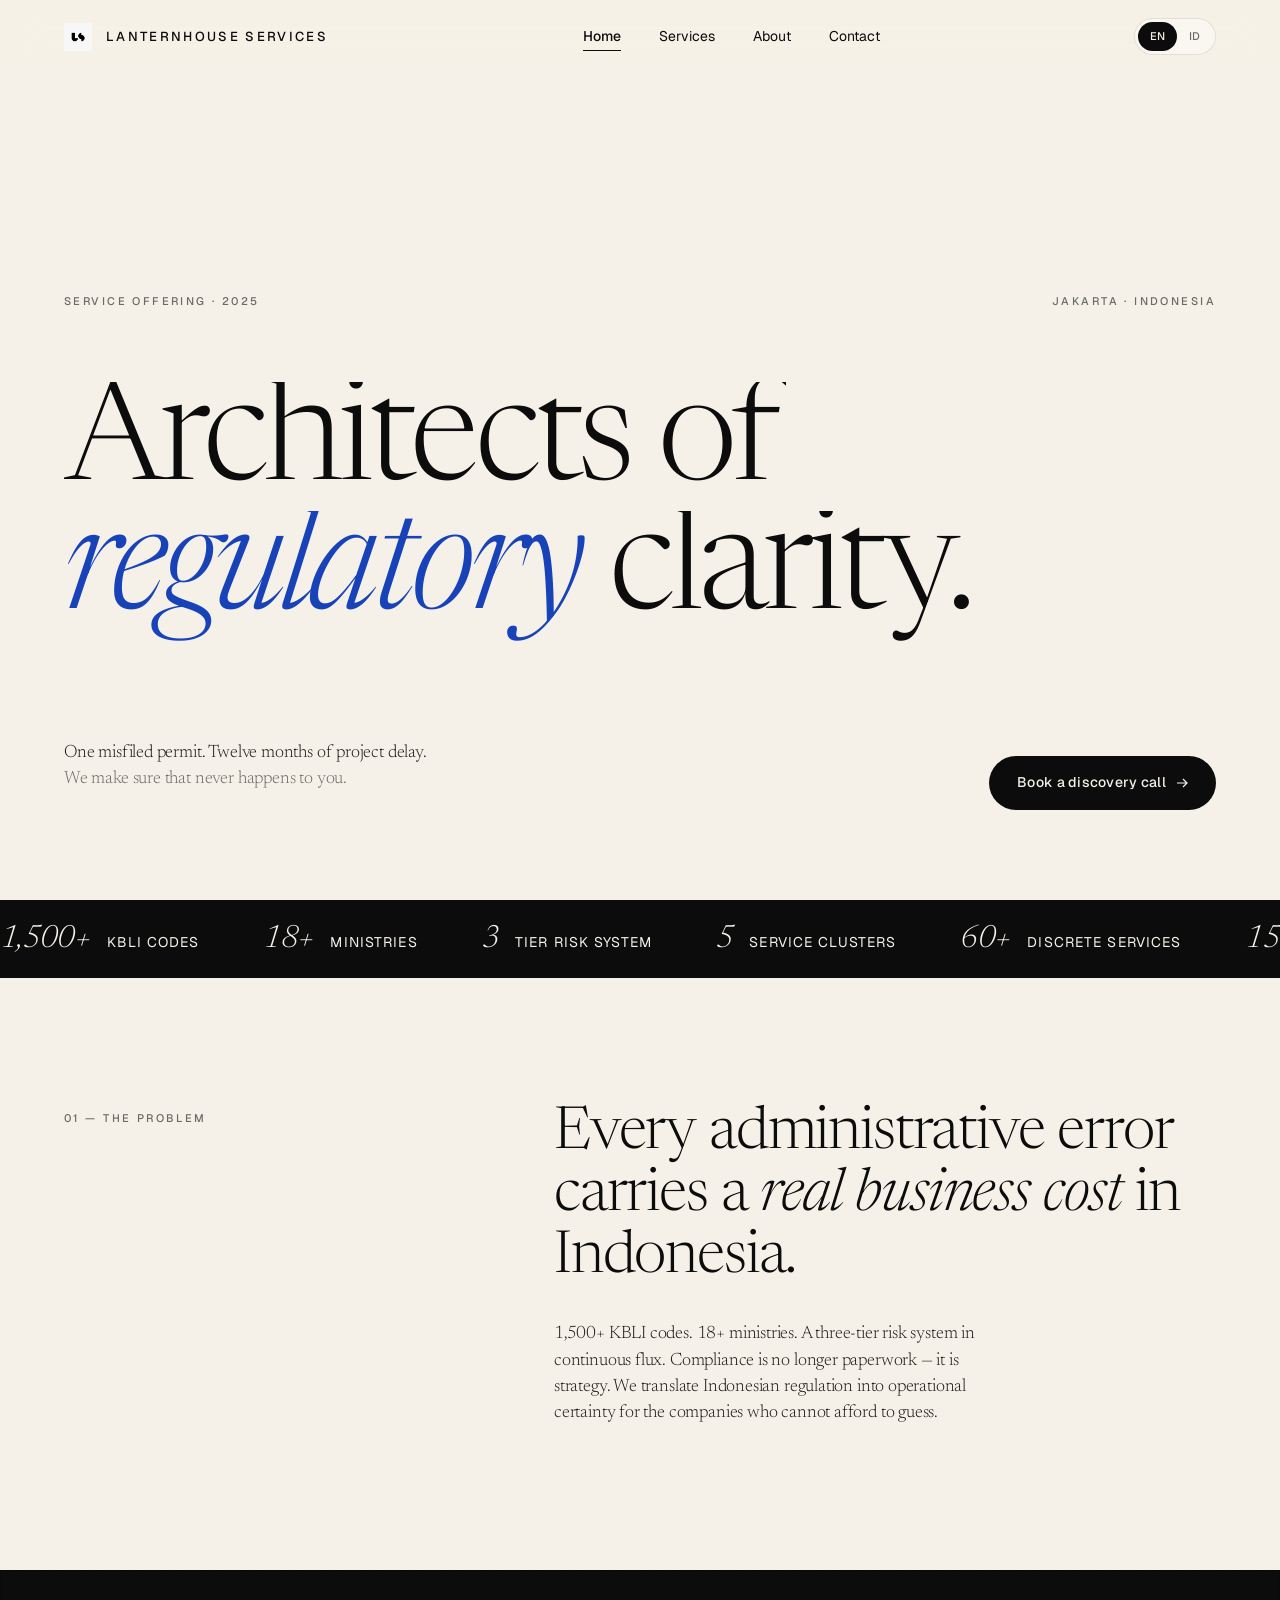
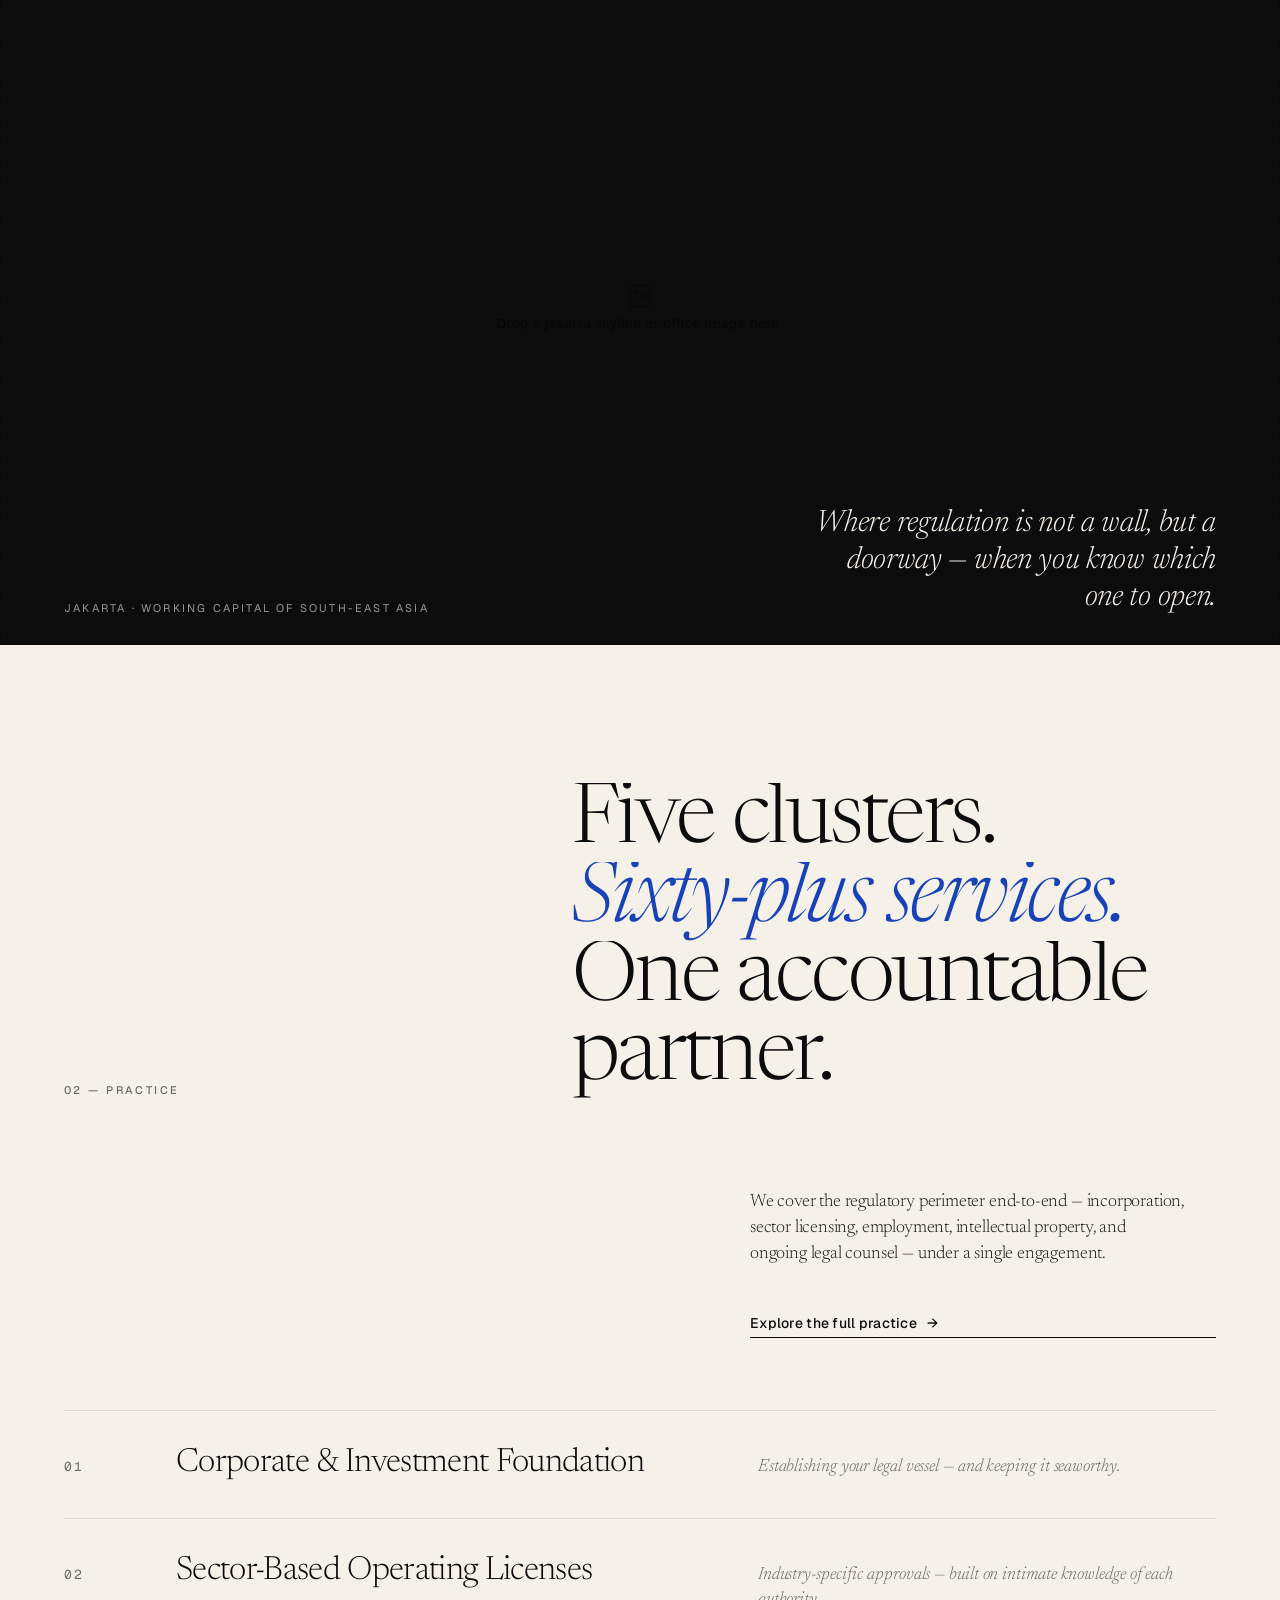
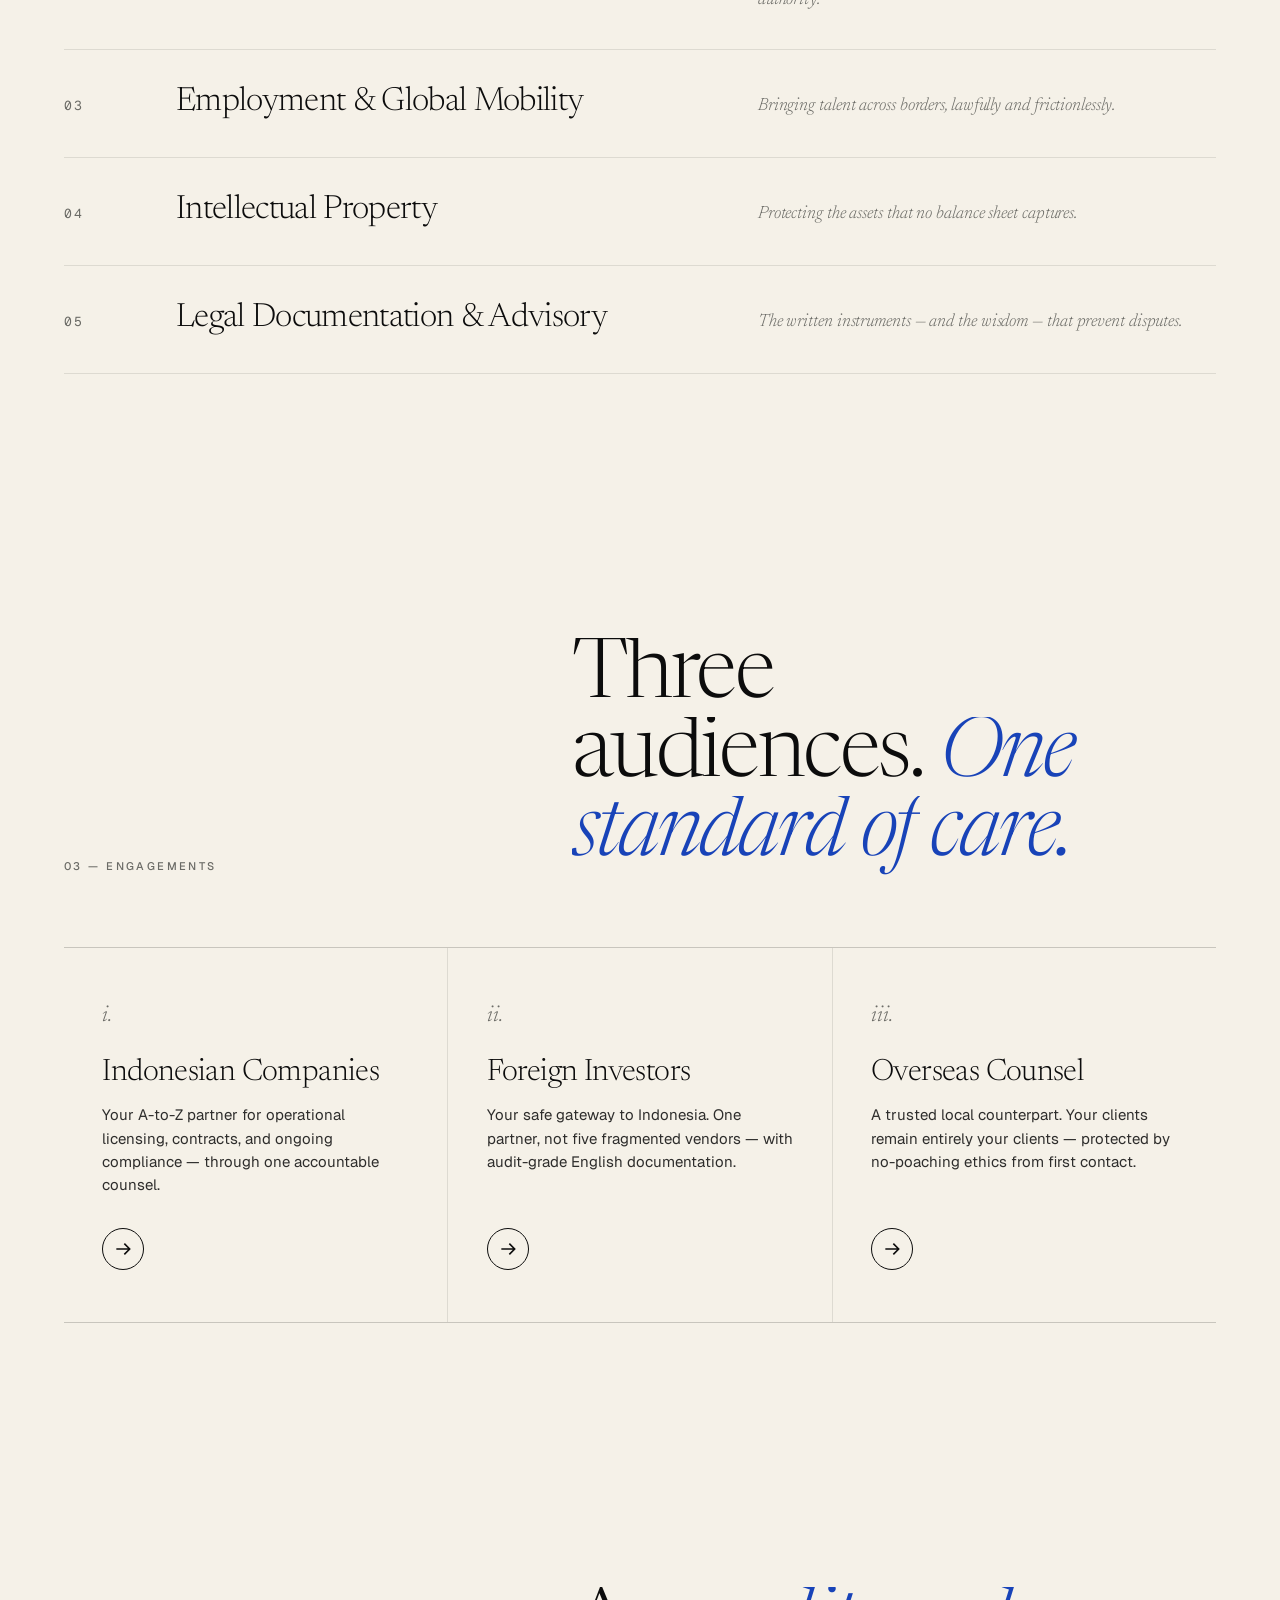
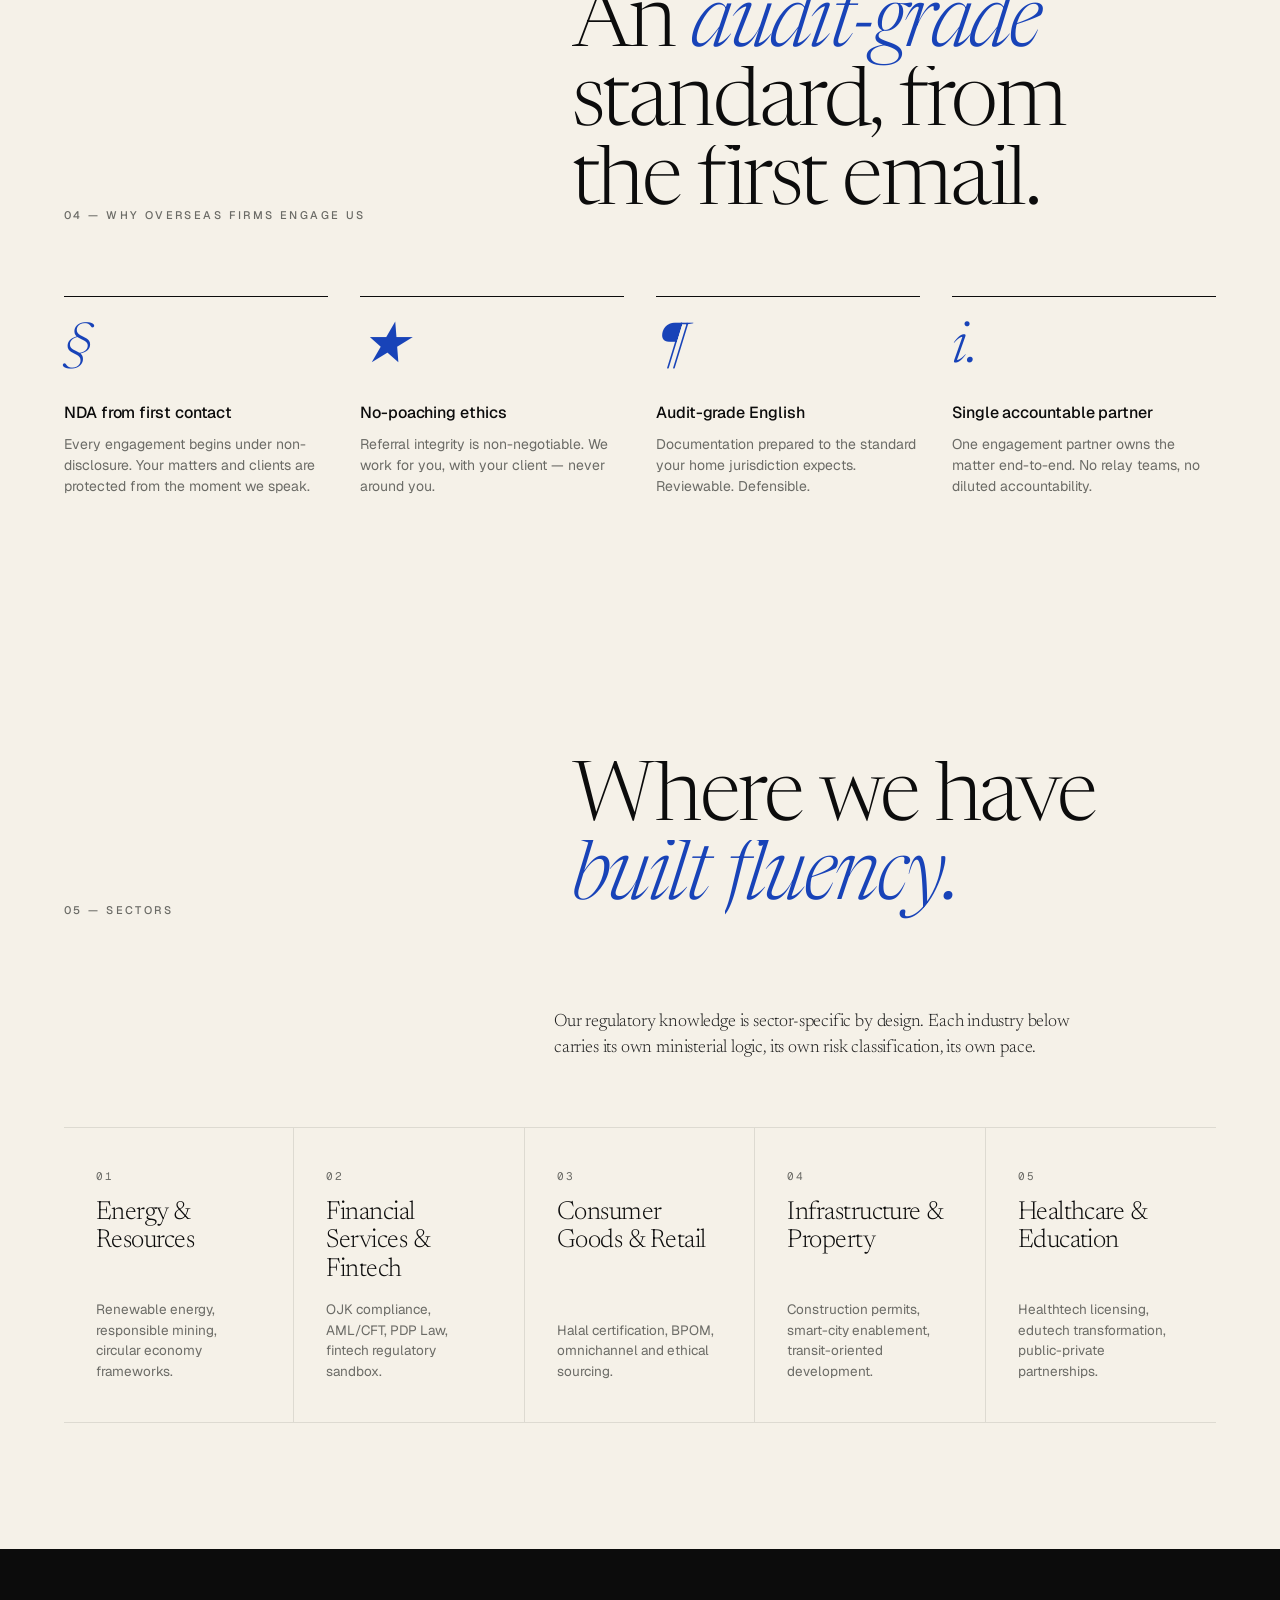
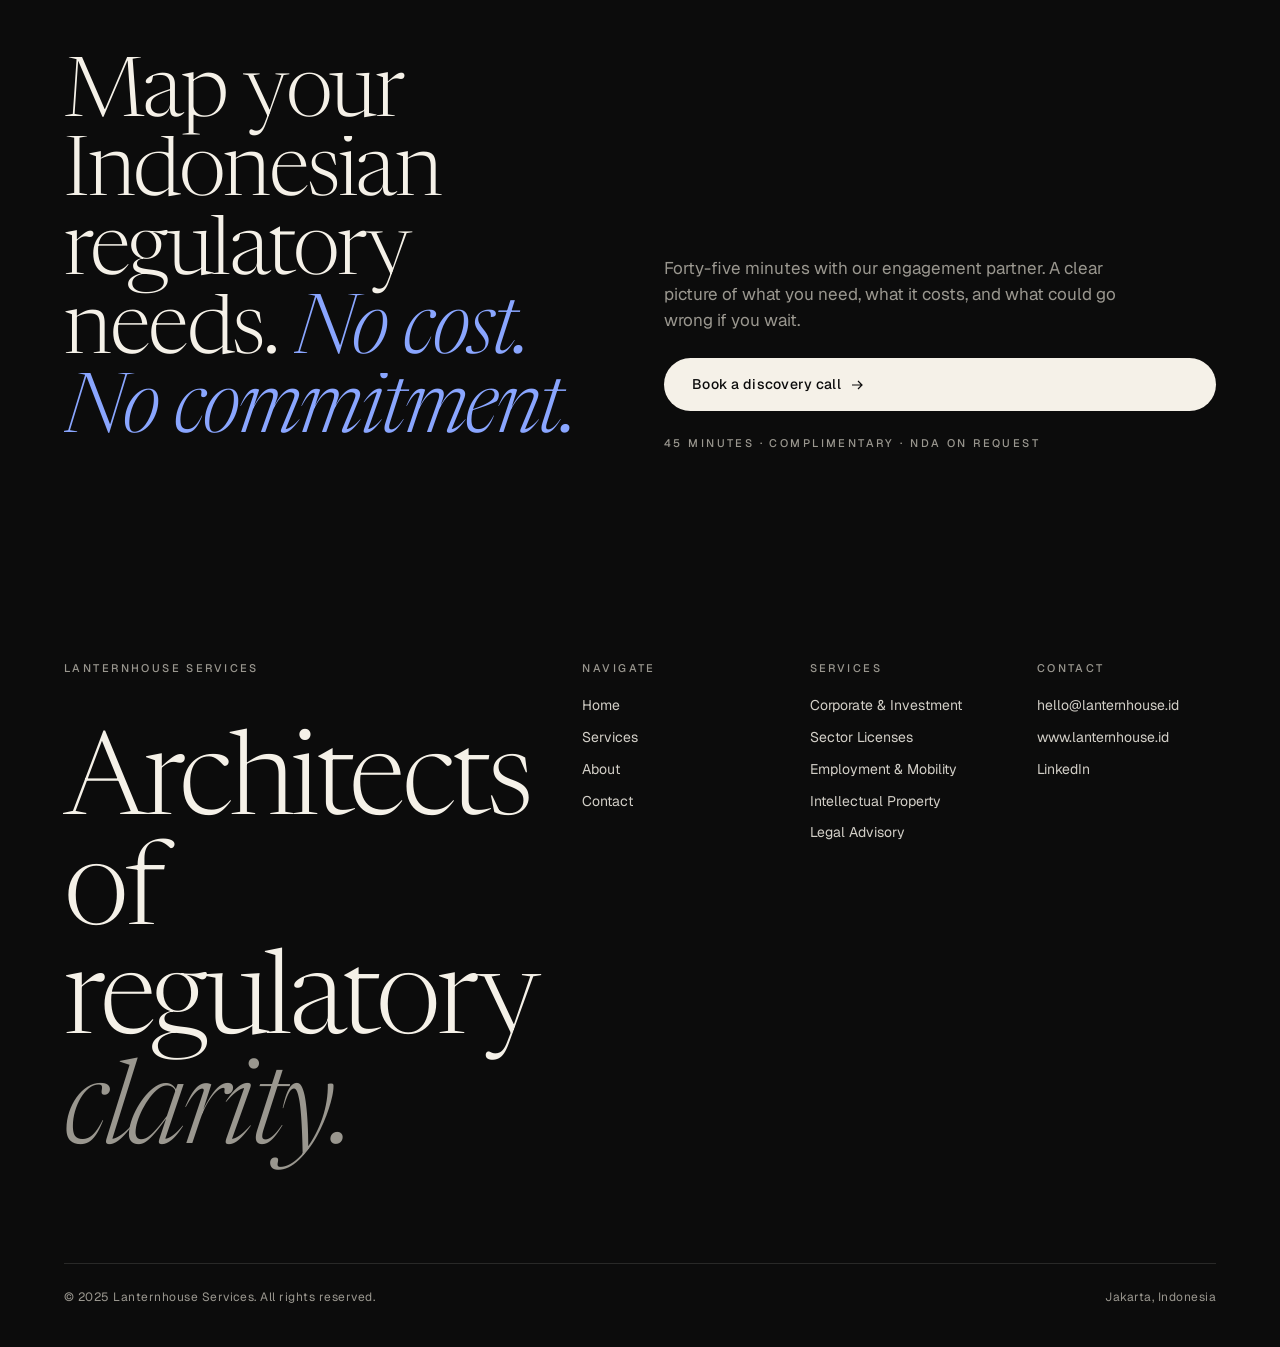
==== index.html @ 598affa8 "Add files via upload" ====
<!doctype html>
<html lang="en">
<head>
  <meta charset="utf-8" />
  <meta name="viewport" content="width=device-width, initial-scale=1" />
  <title>Lanternhouse Services — Architects of Regulatory Clarity</title>
  <meta name="description" content="Indonesian regulatory and licensing counsel for companies, foreign investors, and overseas firms. Five service clusters. Sixty-plus services. One accountable partner." />
  <link rel="preconnect" href="https://fonts.googleapis.com" />
  <link rel="preconnect" href="https://fonts.gstatic.com" crossorigin />
  <link rel="stylesheet" href="https://fonts.googleapis.com/css2?family=Newsreader:ital,opsz,wght@0,6..72,200;0,6..72,300;0,6..72,400;0,6..72,500;1,6..72,200;1,6..72,300;1,6..72,400&family=Geist:wght@300;400;500;600&family=Geist+Mono:wght@400;500&display=swap" />
  <link rel="stylesheet" href="assets/css/main.css" />
</head>
<body data-page="home">

  <!-- =================== NAV =================== -->
  <header class="nav">
    <a href="index.html" class="nav-brand" aria-label="Lanternhouse Services">
      <span class="mark"><img src="assets/img/logo-black.jpg" alt="" /></span>
      <span class="name">
        <span class="full" data-i18n="brand.full">Lanternhouse Services</span>
        <span class="short" data-i18n="brand.short">Lanternhouse</span>
      </span>
    </a>
    <ul class="nav-links">
      <li><a href="index.html"    data-i18n="nav.home">Home</a></li>
      <li><a href="services.html" data-i18n="nav.services">Services</a></li>
      <li><a href="about.html"    data-i18n="nav.about">About</a></li>
      <li><a href="contact.html"  data-i18n="nav.contact">Contact</a></li>
    </ul>
    <div class="nav-right">
      <div class="lang-switch" role="group" aria-label="Language">
        <button data-lang="en" class="is-on">EN</button>
        <button data-lang="id">ID</button>
      </div>
      <button class="nav-toggle" aria-label="Menu"><span></span></button>
    </div>
  </header>

  <!-- =================== HERO =================== -->
  <section class="hero">
    <div class="hero-eyebrow-row reveal">
      <span class="eyebrow" data-i18n="home.eyebrow.left">Service Offering · 2025</span>
      <span class="eyebrow" data-i18n="home.eyebrow.right">Jakarta · Indonesia</span>
    </div>
    <h1 class="split-words" data-i18n-html="home.hero.title">Architects of <em>regulatory</em> clarity.</h1>
    <div class="hero-foot reveal">
      <div>
        <p class="lede">
          <span data-i18n="home.hero.line1">One misfiled permit. Twelve months of project delay.</span><br/>
          <span data-i18n="home.hero.line2" style="color: var(--muted);">We make sure that never happens to you.</span>
        </p>
      </div>
      <div style="display:flex; justify-content:flex-end; align-items:flex-end; gap: 24px;">
        <a class="btn" href="contact.html">
          <span data-i18n="home.hero.cta">Book a discovery call</span>
          <svg class="arrow" viewBox="0 0 12 12" fill="none" stroke="currentColor" stroke-width="1.2"><path d="M1 6h10M7 2l4 4-4 4"/></svg>
        </a>
      </div>
    </div>
  </section>

  <!-- =================== MARQUEE =================== -->
  <section class="marquee" aria-hidden="true">
    <div class="marquee-track">
      <span class="marquee-item"><span class="num">1,500+</span><span data-i18n="mq.kbli">KBLI codes</span></span>
      <span class="marquee-item"><span class="num">18+</span><span data-i18n="mq.ministry">Ministries</span></span>
      <span class="marquee-item"><span class="num">3</span><span data-i18n="mq.tier">Tier risk system</span></span>
      <span class="marquee-item"><span class="num">5</span><span data-i18n="mq.cluster">Service clusters</span></span>
      <span class="marquee-item"><span class="num">60+</span><span data-i18n="mq.service">Discrete services</span></span>
      <span class="marquee-item"><span class="num">15+</span><span data-i18n="mq.auth">Authorities</span></span>
    </div>
  </section>

  <!-- =================== INTRO STATEMENT =================== -->
  <section class="section shell">
    <div class="grid-12">
      <div class="col-span-5 reveal">
        <span class="eyebrow" data-i18n="home.intro.eyebrow">01 — The Problem</span>
      </div>
      <div class="col-span-7">
        <h2 class="serif split-words" data-i18n-html="home.intro.title" style="font-size: var(--fs-h1); line-height: 1.05; margin: 0 0 32px;">
          Every administrative error carries a <em>real business cost</em> in Indonesia.
        </h2>
        <p class="lede reveal" style="max-width: 56ch;" data-i18n="home.intro.body">
          1,500+ KBLI codes. 18+ ministries. A three-tier risk system in continuous flux. Compliance is no longer paperwork — it is strategy. We translate Indonesian regulation into operational certainty for the companies who cannot afford to guess.
        </p>
      </div>
    </div>
  </section>

  <!-- =================== PHOTO ACCENT =================== -->
  <section class="shell">
    <div class="photo-accent reveal">
      <image-slot
        id="home-hero-photo"
        class="slot"
        shape="rect"
        placeholder="Drop a Jakarta skyline or office photograph here."
        data-i18n-attr="placeholder:home.photo.slot"
      ></image-slot>
      <div class="caption">
        <span class="label" data-i18n="home.photo.label">Jakarta · Working Capital of South-East Asia</span>
        <span class="quote" data-i18n="home.photo.quote">Where regulation is not a wall, but a doorway — when you know which one to open.</span>
      </div>
    </div>
  </section>

  <!-- =================== CLUSTERS PREVIEW =================== -->
  <section class="section shell">
    <div class="section-head reveal">
      <span class="eyebrow" data-i18n="home.cluster.eyebrow">02 — Practice</span>
      <h2 class="split-words" data-i18n-html="home.cluster.title">Five clusters. <em>Sixty-plus services.</em> One accountable partner.</h2>
    </div>
    <div class="grid-12">
      <div class="col-span-7"></div>
      <div class="col-span-5 reveal" style="display:grid; gap: 28px;">
        <p class="lede" data-i18n="home.cluster.body">We cover the regulatory perimeter end-to-end — incorporation, sector licensing, employment, intellectual property, and ongoing legal counsel — under a single engagement.</p>
        <a class="link-arrow" href="services.html" data-i18n="home.cluster.link">Explore the full practice</a>
      </div>
    </div>

    <div class="reveal" style="margin-top: clamp(48px, 8vh, 96px);">
      <div class="clusters-static">
        <div class="cs-row">
          <span class="cs-num">01</span>
          <span class="cs-title serif" data-i18n="cluster.1.title">Corporate &amp; Investment Foundation</span>
          <span class="cs-lede" data-i18n="cluster.1.lede">Establishing your legal vessel — and keeping it seaworthy.</span>
        </div>
        <div class="cs-row">
          <span class="cs-num">02</span>
          <span class="cs-title serif" data-i18n="cluster.2.title">Sector-Based Operating Licenses</span>
          <span class="cs-lede" data-i18n="cluster.2.lede">Industry-specific approvals — built on intimate knowledge of each authority.</span>
        </div>
        <div class="cs-row">
          <span class="cs-num">03</span>
          <span class="cs-title serif" data-i18n="cluster.3.title">Employment &amp; Global Mobility</span>
          <span class="cs-lede" data-i18n="cluster.3.lede">Bringing talent across borders, lawfully and frictionlessly.</span>
        </div>
        <div class="cs-row">
          <span class="cs-num">04</span>
          <span class="cs-title serif" data-i18n="cluster.4.title">Intellectual Property</span>
          <span class="cs-lede" data-i18n="cluster.4.lede">Protecting the assets that no balance sheet captures.</span>
        </div>
        <div class="cs-row">
          <span class="cs-num">05</span>
          <span class="cs-title serif" data-i18n="cluster.5.title">Legal Documentation &amp; Advisory</span>
          <span class="cs-lede" data-i18n="cluster.5.lede">The written instruments — and the wisdom — that prevent disputes.</span>
        </div>
      </div>
    </div>
  </section>

  <!-- =================== AUDIENCE CARDS =================== -->
  <section class="section shell">
    <div class="section-head reveal">
      <span class="eyebrow" data-i18n="home.audience.eyebrow">03 — Engagements</span>
      <h2 class="split-words" data-i18n-html="home.audience.title">Three audiences. <em>One standard of care.</em></h2>
    </div>
    <div class="audience-grid reveal-stagger">
      <a href="contact.html" class="audience-card">
        <div>
          <span class="audience-num" data-i18n="aud.1.num">i.</span>
          <h3 data-i18n="aud.1.title">Indonesian Companies</h3>
          <p data-i18n="aud.1.body">Your A-to-Z partner for operational licensing, contracts, and ongoing compliance — through one accountable counsel.</p>
        </div>
        <div class="audience-arrow">
          <svg width="16" height="16" viewBox="0 0 12 12" fill="none" stroke="currentColor" stroke-width="1.2"><path d="M1 6h10M7 2l4 4-4 4"/></svg>
        </div>
      </a>
      <a href="contact.html" class="audience-card">
        <div>
          <span class="audience-num" data-i18n="aud.2.num">ii.</span>
          <h3 data-i18n="aud.2.title">Foreign Investors</h3>
          <p data-i18n="aud.2.body">Your safe gateway to Indonesia. One partner, not five fragmented vendors — with audit-grade English documentation.</p>
        </div>
        <div class="audience-arrow">
          <svg width="16" height="16" viewBox="0 0 12 12" fill="none" stroke="currentColor" stroke-width="1.2"><path d="M1 6h10M7 2l4 4-4 4"/></svg>
        </div>
      </a>
      <a href="contact.html" class="audience-card">
        <div>
          <span class="audience-num" data-i18n="aud.3.num">iii.</span>
          <h3 data-i18n="aud.3.title">Overseas Counsel</h3>
          <p data-i18n="aud.3.body">A trusted local counterpart. Your clients remain entirely your clients — protected by no-poaching ethics from first contact.</p>
        </div>
        <div class="audience-arrow">
          <svg width="16" height="16" viewBox="0 0 12 12" fill="none" stroke="currentColor" stroke-width="1.2"><path d="M1 6h10M7 2l4 4-4 4"/></svg>
        </div>
      </a>
    </div>
  </section>

  <!-- =================== TRUST =================== -->
  <section class="section shell">
    <div class="section-head reveal">
      <span class="eyebrow" data-i18n="home.trust.eyebrow">04 — Why Overseas Firms Engage Us</span>
      <h2 class="split-words" data-i18n-html="home.trust.title">An <em>audit-grade</em> standard, from the first email.</h2>
    </div>
    <div class="trust-grid reveal-stagger">
      <div class="trust-card">
        <div class="symbol">§</div>
        <h4 data-i18n="trust.1.title">NDA from first contact</h4>
        <p data-i18n="trust.1.body">Every engagement begins under non-disclosure. Your matters and clients are protected from the moment we speak.</p>
      </div>
      <div class="trust-card">
        <div class="symbol">★</div>
        <h4 data-i18n="trust.2.title">No-poaching ethics</h4>
        <p data-i18n="trust.2.body">Referral integrity is non-negotiable. We work for you, with your client — never around you.</p>
      </div>
      <div class="trust-card">
        <div class="symbol">¶</div>
        <h4 data-i18n="trust.3.title">Audit-grade English</h4>
        <p data-i18n="trust.3.body">Documentation prepared to the standard your home jurisdiction expects. Reviewable. Defensible.</p>
      </div>
      <div class="trust-card">
        <div class="symbol">i.</div>
        <h4 data-i18n="trust.4.title">Single accountable partner</h4>
        <p data-i18n="trust.4.body">One engagement partner owns the matter end-to-end. No relay teams, no diluted accountability.</p>
      </div>
    </div>
  </section>

  <!-- =================== INDUSTRIES =================== -->
  <section class="section shell">
    <div class="section-head reveal">
      <span class="eyebrow" data-i18n="home.ind.eyebrow">05 — Sectors</span>
      <h2 class="split-words" data-i18n-html="home.ind.title">Where we have <em>built fluency.</em></h2>
    </div>
    <div class="grid-12" style="margin-bottom: 48px;">
      <div class="col-span-5"></div>
      <div class="col-span-7 reveal">
        <p class="lede" data-i18n="home.ind.body">Our regulatory knowledge is sector-specific by design. Each industry below carries its own ministerial logic, its own risk classification, its own pace.</p>
      </div>
    </div>
    <div class="industries reveal-stagger">
      <div class="industry">
        <span class="ind-num" data-i18n="ind.1.num">01</span>
        <h3 data-i18n="ind.1.title">Energy &amp; Resources</h3>
        <p data-i18n="ind.1.body">Renewable energy, responsible mining, circular economy frameworks.</p>
      </div>
      <div class="industry">
        <span class="ind-num" data-i18n="ind.2.num">02</span>
        <h3 data-i18n="ind.2.title">Financial Services &amp; Fintech</h3>
        <p data-i18n="ind.2.body">OJK compliance, AML/CFT, PDP Law, fintech regulatory sandbox.</p>
      </div>
      <div class="industry">
        <span class="ind-num" data-i18n="ind.3.num">03</span>
        <h3 data-i18n="ind.3.title">Consumer Goods &amp; Retail</h3>
        <p data-i18n="ind.3.body">Halal certification, BPOM, omnichannel and ethical sourcing.</p>
      </div>
      <div class="industry">
        <span class="ind-num" data-i18n="ind.4.num">04</span>
        <h3 data-i18n="ind.4.title">Infrastructure &amp; Property</h3>
        <p data-i18n="ind.4.body">Construction permits, smart-city enablement, transit-oriented development.</p>
      </div>
      <div class="industry">
        <span class="ind-num" data-i18n="ind.5.num">05</span>
        <h3 data-i18n="ind.5.title">Healthcare &amp; Education</h3>
        <p data-i18n="ind.5.body">Healthtech licensing, edutech transformation, public-private partnerships.</p>
      </div>
    </div>
  </section>

  <!-- =================== CTA =================== -->
  <section class="shell">
    <div class="cta-block reveal">
      <h2 class="split-words" data-i18n-html="home.cta.title">Map your Indonesian regulatory needs. <em>No cost. No commitment.</em></h2>
      <div class="cta-right">
        <p data-i18n="home.cta.body">Forty-five minutes with our engagement partner. A clear picture of what you need, what it costs, and what could go wrong if you wait.</p>
        <a class="btn" href="contact.html">
          <span data-i18n="home.cta.btn">Book a discovery call</span>
          <svg class="arrow" viewBox="0 0 12 12" fill="none" stroke="currentColor" stroke-width="1.2"><path d="M1 6h10M7 2l4 4-4 4"/></svg>
        </a>
        <span class="eyebrow" style="color: var(--muted-2);" data-i18n="home.cta.meta">45 minutes · Complimentary · NDA on request</span>
      </div>
    </div>
  </section>

  <!-- =================== FOOTER =================== -->
  <footer class="footer">
    <div class="footer-grid">
      <div>
        <h4 data-i18n="brand.full">Lanternhouse Services</h4>
        <div class="word-mark" data-i18n-html="footer.tag">Architects of regulatory <em>clarity.</em></div>
      </div>
      <div>
        <h4 data-i18n="footer.col1.title">Navigate</h4>
        <ul>
          <li><a href="index.html"    data-i18n="nav.home">Home</a></li>
          <li><a href="services.html" data-i18n="nav.services">Services</a></li>
          <li><a href="about.html"    data-i18n="nav.about">About</a></li>
          <li><a href="contact.html"  data-i18n="nav.contact">Contact</a></li>
        </ul>
      </div>
      <div>
        <h4 data-i18n="footer.col2.title">Services</h4>
        <ul>
          <li><a href="services.html#c1" data-i18n="footer.col2.s1">Corporate &amp; Investment</a></li>
          <li><a href="services.html#c2" data-i18n="footer.col2.s2">Sector Licenses</a></li>
          <li><a href="services.html#c3" data-i18n="footer.col2.s3">Employment &amp; Mobility</a></li>
          <li><a href="services.html#c4" data-i18n="footer.col2.s4">Intellectual Property</a></li>
          <li><a href="services.html#c5" data-i18n="footer.col2.s5">Legal Advisory</a></li>
        </ul>
      </div>
      <div>
        <h4 data-i18n="footer.col3.title">Contact</h4>
        <ul>
          <li><a href="mailto:hello@lanternhouse.id" data-i18n="footer.col3.email">hello@lanternhouse.id</a></li>
          <li><a href="https://www.lanternhouse.id" data-i18n="footer.col3.site">www.lanternhouse.id</a></li>
          <li><a href="#" data-i18n="footer.col3.linkedin">LinkedIn</a></li>
        </ul>
      </div>
    </div>
    <div class="footer-meta">
      <span data-i18n="footer.legal">© 2025 Lanternhouse Services. All rights reserved.</span>
      <span data-i18n="footer.location">Jakarta, Indonesia</span>
    </div>
  </footer>

  <!-- Page-local styles for clusters-static (home page preview list) -->
  <style>
    .clusters-static {
      border-top: 1px solid var(--line);
    }
    .clusters-static .cs-row {
      display: grid;
      grid-template-columns: 80px 1.2fr 1fr;
      gap: 32px;
      align-items: baseline;
      padding: 36px 0;
      border-bottom: 1px solid var(--line);
      transition: padding 0.5s var(--ease);
    }
    .clusters-static .cs-num {
      font-family: var(--f-mono);
      font-size: 13px;
      letter-spacing: 0.12em;
      color: var(--muted);
    }
    .clusters-static .cs-title {
      font-size: clamp(24px, 2.6vw, 38px);
      line-height: 1.05;
      letter-spacing: -0.02em;
      font-weight: 300;
    }
    .clusters-static .cs-lede {
      font-family: var(--f-serif);
      font-style: italic;
      font-weight: 300;
      font-size: clamp(17px, 1.4vw, 22px);
      line-height: 1.4;
      letter-spacing: -0.005em;
      color: var(--muted);
    }
    @media (max-width: 820px) {
      .clusters-static .cs-row { grid-template-columns: 60px 1fr; }
      .clusters-static .cs-lede { grid-column: 2 / -1; }
    }
  </style>

  <script src="assets/js/image-slot.js"></script>
  <script src="assets/js/i18n.js"></script>
  <script src="assets/js/site.js"></script>
</body>
</html>
---- assets/css/main.css ----
/* =========================================================
   Lanternhouse Services — shared stylesheet
   Bone & ink with deep brand blue accent.
   ========================================================= */

:root {
  /* Palette */
  --bone:       #f5f1e8;
  --bone-soft:  #ebe6da;
  --paper:      #fbf9f4;
  --ink:        #0c0c0c;
  --ink-soft:   #1a1a1a;
  --muted:      #6b6b66;
  --muted-2:    #9a978f;
  --line:       rgba(12, 12, 12, 0.10);
  --line-soft:  rgba(12, 12, 12, 0.06);
  --blue:       #1843b8;
  --blue-deep:  #0f2d80;

  /* Type */
  --f-serif: "Newsreader", "Times New Roman", Georgia, serif;
  --f-sans:  "Geist", "Inter", -apple-system, BlinkMacSystemFont, "Segoe UI", system-ui, sans-serif;
  --f-mono:  "Geist Mono", ui-monospace, "SF Mono", Menlo, monospace;

  /* Scale */
  --fs-hero:    clamp(56px, 11vw, 200px);
  --fs-display: clamp(40px, 6.5vw, 104px);
  --fs-h1:      clamp(36px, 4.6vw, 76px);
  --fs-h2:      clamp(28px, 3.2vw, 52px);
  --fs-h3:      clamp(22px, 2vw, 32px);
  --fs-lead:    clamp(18px, 1.4vw, 24px);
  --fs-body:    16.5px;
  --fs-small:   13.5px;
  --fs-micro:   11px;

  /* Spacing */
  --gutter: clamp(24px, 5vw, 88px);
  --section-pad: clamp(96px, 14vh, 180px);

  /* Motion */
  --ease: cubic-bezier(0.22, 0.61, 0.36, 1);
  --ease-out: cubic-bezier(0.16, 1, 0.3, 1);
}

* { box-sizing: border-box; }
html, body { margin: 0; padding: 0; }
html { scroll-behavior: smooth; }

body {
  background: var(--bone);
  color: var(--ink);
  font-family: var(--f-sans);
  font-size: var(--fs-body);
  line-height: 1.55;
  font-weight: 400;
  -webkit-font-smoothing: antialiased;
  text-rendering: optimizeLegibility;
  overflow-x: hidden;
}

img { max-width: 100%; display: block; }
a { color: inherit; text-decoration: none; }
button { font: inherit; color: inherit; background: none; border: 0; cursor: pointer; padding: 0; }

::selection { background: var(--ink); color: var(--bone); }

/* ---------- type utilities ---------- */
.serif { font-family: var(--f-serif); font-weight: 300; letter-spacing: -0.02em; }
.serif-italic { font-family: var(--f-serif); font-style: italic; font-weight: 300; letter-spacing: -0.02em; }
.mono { font-family: var(--f-mono); }

.eyebrow {
  font-family: var(--f-sans);
  font-size: var(--fs-micro);
  letter-spacing: 0.22em;
  text-transform: uppercase;
  color: var(--muted);
  font-weight: 500;
}
.eyebrow .num {
  color: var(--ink);
  margin-right: 14px;
  font-variant-numeric: tabular-nums;
}

.lede {
  font-family: var(--f-serif);
  font-weight: 300;
  font-size: var(--fs-lead);
  line-height: 1.45;
  letter-spacing: -0.01em;
  color: var(--ink-soft);
  text-wrap: balance;
}

.rule {
  height: 1px;
  background: var(--line);
  width: 100%;
}

/* ---------- top navigation ---------- */
.nav {
  position: fixed;
  top: 0; left: 0; right: 0;
  z-index: 100;
  padding: 18px var(--gutter);
  display: flex;
  align-items: center;
  justify-content: space-between;
  background: rgba(245, 241, 232, 0.72);
  backdrop-filter: saturate(140%) blur(18px);
  -webkit-backdrop-filter: saturate(140%) blur(18px);
  border-bottom: 1px solid transparent;
  transition: border-color 0.4s var(--ease), background 0.4s var(--ease);
}
.nav.is-scrolled { border-bottom-color: var(--line); }

.nav-brand {
  display: flex;
  align-items: center;
  gap: 14px;
  font-family: var(--f-sans);
  font-size: 13px;
  letter-spacing: 0.18em;
  text-transform: uppercase;
  font-weight: 500;
}
.nav-brand .mark {
  width: 28px; height: 28px;
  display: inline-block;
}
.nav-brand .mark img { width: 100%; height: 100%; object-fit: contain; }
.nav-brand .name { line-height: 1; }
.nav-brand .name .full { display: inline; }
.nav-brand .name .short { display: none; }

.nav-links {
  display: flex;
  gap: 38px;
  list-style: none;
  padding: 0; margin: 0;
  font-size: 14px;
  font-weight: 400;
}
.nav-links a {
  position: relative;
  display: inline-block;
  padding: 4px 0;
  color: var(--ink);
  transition: opacity 0.3s var(--ease);
}
.nav-links a::after {
  content: "";
  position: absolute;
  left: 0; right: 0; bottom: 0;
  height: 1px;
  background: var(--ink);
  transform: scaleX(0);
  transform-origin: left;
  transition: transform 0.4s var(--ease);
}
.nav-links a:hover::after,
.nav-links a.is-active::after { transform: scaleX(1); }
.nav-links a.is-active { font-weight: 500; }

.nav-right {
  display: flex;
  align-items: center;
  gap: 22px;
}

.lang-switch {
  display: inline-flex;
  align-items: center;
  border: 1px solid var(--line);
  border-radius: 999px;
  padding: 3px;
  font-size: 11px;
  font-weight: 500;
  letter-spacing: 0.08em;
  background: rgba(255,255,255,0.4);
}
.lang-switch button {
  padding: 6px 12px;
  border-radius: 999px;
  color: var(--muted);
  transition: all 0.3s var(--ease);
  font-variant-numeric: tabular-nums;
}
.lang-switch button.is-on {
  background: var(--ink);
  color: var(--bone);
}

.nav-toggle {
  display: none;
  width: 32px; height: 32px;
  align-items: center;
  justify-content: center;
}
.nav-toggle span {
  display: block;
  width: 20px;
  height: 1px;
  background: var(--ink);
  position: relative;
}
.nav-toggle span::before,
.nav-toggle span::after {
  content: ""; position: absolute;
  left: 0; right: 0; height: 1px;
  background: var(--ink);
}
.nav-toggle span::before { top: -6px; }
.nav-toggle span::after  { top:  6px; }

@media (max-width: 820px) {
  .nav-brand .name .full { display: none; }
  .nav-brand .name .short { display: inline; }
  .nav-links {
    position: fixed;
    inset: 64px 0 0 0;
    background: var(--bone);
    flex-direction: column;
    gap: 0;
    padding: 24px var(--gutter);
    transform: translateY(-110%);
    transition: transform 0.5s var(--ease);
  }
  .nav.is-open .nav-links { transform: translateY(0); }
  .nav-links li { border-top: 1px solid var(--line); }
  .nav-links a {
    display: block;
    padding: 22px 0;
    font-family: var(--f-serif);
    font-size: 28px;
    font-weight: 300;
    letter-spacing: -0.01em;
  }
  .nav-toggle { display: flex; }
}

/* ---------- layout containers ---------- */
.shell { padding-inline: var(--gutter); }
.section { padding-block: var(--section-pad); }
.section-tight { padding-block: clamp(64px, 9vh, 120px); }

.grid-12 {
  display: grid;
  grid-template-columns: repeat(12, 1fr);
  gap: 24px;
}
@media (max-width: 720px) {
  .grid-12 { grid-template-columns: repeat(6, 1fr); gap: 16px; }
}

/* ---------- buttons / links ---------- */
.btn {
  display: inline-flex;
  align-items: center;
  gap: 10px;
  padding: 16px 28px;
  border-radius: 999px;
  background: var(--ink);
  color: var(--bone);
  font-size: 14px;
  font-weight: 500;
  letter-spacing: 0.02em;
  transition: transform 0.4s var(--ease), background 0.3s var(--ease);
}
.btn:hover { background: var(--blue); transform: translateY(-1px); }
.btn .arrow {
  width: 12px; height: 12px;
  transition: transform 0.4s var(--ease);
}
.btn:hover .arrow { transform: translateX(3px); }

.btn-ghost {
  background: transparent;
  color: var(--ink);
  border: 1px solid var(--line);
}
.btn-ghost:hover { background: var(--ink); color: var(--bone); }

.link-arrow {
  display: inline-flex;
  align-items: baseline;
  gap: 10px;
  font-size: 14px;
  font-weight: 500;
  letter-spacing: 0.02em;
  border-bottom: 1px solid var(--ink);
  padding-bottom: 2px;
  transition: color 0.3s var(--ease), border-color 0.3s var(--ease);
}
.link-arrow:hover { color: var(--blue); border-color: var(--blue); }
.link-arrow::after {
  content: "→";
  display: inline-block;
  transition: transform 0.3s var(--ease);
}
.link-arrow:hover::after { transform: translateX(4px); }

/* ---------- reveal animations ---------- */
.reveal {
  opacity: 0;
  transform: translateY(28px);
  transition: opacity 1s var(--ease-out), transform 1.2s var(--ease-out);
}
.reveal.is-visible { opacity: 1; transform: none; }

.reveal-stagger > * {
  opacity: 0;
  transform: translateY(20px);
  transition: opacity 0.9s var(--ease-out), transform 0.9s var(--ease-out);
}
.reveal-stagger.is-visible > * { opacity: 1; transform: none; }
.reveal-stagger.is-visible > *:nth-child(1) { transition-delay: 0ms; }
.reveal-stagger.is-visible > *:nth-child(2) { transition-delay: 90ms; }
.reveal-stagger.is-visible > *:nth-child(3) { transition-delay: 180ms; }
.reveal-stagger.is-visible > *:nth-child(4) { transition-delay: 270ms; }
.reveal-stagger.is-visible > *:nth-child(5) { transition-delay: 360ms; }
.reveal-stagger.is-visible > *:nth-child(6) { transition-delay: 450ms; }

/* Word-by-word reveal for editorial headings.
   Each word becomes its own inline-block clipper so the inner span
   can rise from below on reveal. We use a tall padded clipper so
   italic descenders aren't trimmed at the baseline. */
.split-words .word {
  display: inline-block;
  vertical-align: top;
  overflow: hidden;
  padding-bottom: 0.18em;
  margin-bottom: -0.18em;
  padding-right: 0.08em;
  margin-right: -0.08em;
}
.split-words .word > span {
  display: inline-block;
  transform: translateY(110%);
  transition: transform 1.1s var(--ease-out);
}
.split-words.is-visible .word > span { transform: translateY(0); }
.split-words.is-visible .word:nth-child(1) > span  { transition-delay: 0ms; }
.split-words.is-visible .word:nth-child(2) > span  { transition-delay: 60ms; }
.split-words.is-visible .word:nth-child(3) > span  { transition-delay: 120ms; }
.split-words.is-visible .word:nth-child(4) > span  { transition-delay: 180ms; }
.split-words.is-visible .word:nth-child(5) > span  { transition-delay: 240ms; }
.split-words.is-visible .word:nth-child(6) > span  { transition-delay: 300ms; }
.split-words.is-visible .word:nth-child(7) > span  { transition-delay: 360ms; }
.split-words.is-visible .word:nth-child(8) > span  { transition-delay: 420ms; }
.split-words.is-visible .word:nth-child(9) > span  { transition-delay: 480ms; }
.split-words.is-visible .word:nth-child(10) > span { transition-delay: 540ms; }
.split-words.is-visible .word:nth-child(11) > span { transition-delay: 600ms; }
.split-words.is-visible .word:nth-child(12) > span { transition-delay: 660ms; }
.split-words.is-visible .word:nth-child(13) > span { transition-delay: 720ms; }
.split-words.is-visible .word:nth-child(14) > span { transition-delay: 780ms; }
.split-words.is-visible .word:nth-child(15) > span { transition-delay: 840ms; }
.split-words.is-visible .word:nth-child(16) > span { transition-delay: 900ms; }
.split-words.is-visible .word:nth-child(n+17) > span { transition-delay: 960ms; }

/* ---------- footer ---------- */
.footer {
  background: var(--ink);
  color: var(--bone);
  padding: 100px var(--gutter) 40px;
  position: relative;
}
.footer .footer-grid {
  display: grid;
  grid-template-columns: 1.4fr 1fr 1fr 1fr;
  gap: 48px;
  padding-bottom: 64px;
  border-bottom: 1px solid rgba(245,241,232,0.12);
}
@media (max-width: 820px) {
  .footer .footer-grid { grid-template-columns: 1fr 1fr; }
}
.footer h4 {
  font-family: var(--f-sans);
  font-size: 11px;
  font-weight: 500;
  letter-spacing: 0.22em;
  text-transform: uppercase;
  color: var(--muted-2);
  margin: 0 0 18px;
}
.footer ul { list-style: none; padding: 0; margin: 0; display: grid; gap: 10px; font-size: 14px; }
.footer a { opacity: 0.85; transition: opacity 0.3s var(--ease); }
.footer a:hover { opacity: 1; color: #fff; }
.footer .word-mark {
  font-family: var(--f-serif);
  font-weight: 300;
  font-size: clamp(56px, 9vw, 140px);
  line-height: 0.95;
  letter-spacing: -0.03em;
  margin: 56px 0 28px;
  color: var(--bone);
}
.footer .word-mark em { font-style: italic; color: var(--muted-2); }
.footer-meta {
  display: flex;
  justify-content: space-between;
  align-items: center;
  padding-top: 24px;
  font-size: 12px;
  color: var(--muted-2);
  letter-spacing: 0.04em;
}
@media (max-width: 600px) {
  .footer-meta { flex-direction: column; gap: 10px; align-items: flex-start; }
}

/* ---------- hero (shared) ---------- */
.hero {
  position: relative;
  min-height: 100vh;
  padding: clamp(120px, 18vh, 200px) var(--gutter) clamp(64px, 10vh, 120px);
  display: flex;
  flex-direction: column;
  justify-content: flex-end;
}
.hero-eyebrow-row {
  display: flex;
  justify-content: space-between;
  align-items: baseline;
  margin-bottom: clamp(40px, 8vh, 80px);
}
.hero h1 {
  font-family: var(--f-serif);
  font-weight: 300;
  font-size: var(--fs-hero);
  line-height: 0.92;
  letter-spacing: -0.035em;
  margin: 0;
  text-wrap: balance;
}
.hero h1 em { font-style: italic; color: var(--blue); }
.hero-foot {
  display: grid;
  grid-template-columns: 1fr 1fr;
  gap: 40px;
  align-items: end;
  margin-top: clamp(48px, 9vh, 100px);
}
@media (max-width: 720px) {
  .hero-foot { grid-template-columns: 1fr; gap: 24px; }
}
.hero-foot .lede { max-width: 38ch; }

/* ---------- marquee ---------- */
.marquee {
  background: var(--ink);
  color: var(--bone);
  padding: 22px 0;
  overflow: hidden;
  border-block: 1px solid var(--ink);
}
.marquee-track {
  display: flex;
  gap: 64px;
  width: max-content;
  animation: marquee 60s linear infinite;
  white-space: nowrap;
}
.marquee-item {
  display: inline-flex;
  align-items: baseline;
  gap: 16px;
  font-size: 14px;
  letter-spacing: 0.08em;
  text-transform: uppercase;
}
.marquee-item .num {
  font-family: var(--f-serif);
  font-style: italic;
  font-weight: 300;
  font-size: 32px;
  letter-spacing: -0.02em;
  line-height: 1;
  text-transform: none;
}
.marquee-item .dot {
  width: 4px; height: 4px;
  border-radius: 50%;
  background: var(--muted-2);
  align-self: center;
}
@keyframes marquee {
  to { transform: translateX(-50%); }
}

/* ---------- section heading ---------- */
.section-head {
  display: grid;
  grid-template-columns: 1fr 1.4fr;
  gap: 48px;
  margin-bottom: clamp(48px, 8vh, 96px);
  align-items: end;
}
@media (max-width: 820px) {
  .section-head { grid-template-columns: 1fr; gap: 24px; }
}
.section-head h2 {
  font-family: var(--f-serif);
  font-weight: 300;
  font-size: var(--fs-display);
  line-height: 0.95;
  letter-spacing: -0.03em;
  margin: 12px 0 0;
  text-wrap: balance;
}
.section-head h2 em { font-style: italic; color: var(--blue); }

/* ---------- service-cluster (accordion on Services page) ---------- */
.cluster {
  border-top: 1px solid var(--line);
}
.cluster:last-child { border-bottom: 1px solid var(--line); }
.cluster-head {
  display: grid;
  grid-template-columns: 80px 1fr auto;
  gap: 24px;
  align-items: center;
  padding: 36px 0;
  cursor: pointer;
  transition: padding 0.5s var(--ease);
}
.cluster-head:hover .cluster-title { color: var(--blue); }
.cluster-num {
  font-family: var(--f-serif);
  font-style: italic;
  font-weight: 300;
  font-size: 28px;
  color: var(--muted);
}
.cluster-title {
  font-family: var(--f-serif);
  font-weight: 300;
  font-size: clamp(28px, 3.4vw, 48px);
  line-height: 1.05;
  letter-spacing: -0.02em;
  transition: color 0.3s var(--ease);
}
.cluster-toggle {
  width: 44px; height: 44px;
  border-radius: 50%;
  border: 1px solid var(--line);
  display: grid; place-items: center;
  transition: background 0.3s var(--ease), border-color 0.3s var(--ease);
}
.cluster-toggle::before {
  content: "";
  width: 14px; height: 1px;
  background: var(--ink);
}
.cluster-toggle::after {
  content: "";
  width: 1px; height: 14px;
  background: var(--ink);
  position: absolute;
  transition: transform 0.4s var(--ease);
}
.cluster.is-open .cluster-toggle { background: var(--ink); }
.cluster.is-open .cluster-toggle::before { background: var(--bone); }
.cluster.is-open .cluster-toggle::after  { transform: scaleY(0); }

.cluster-body {
  display: grid;
  grid-template-rows: 0fr;
  transition: grid-template-rows 0.6s var(--ease);
}
.cluster.is-open .cluster-body { grid-template-rows: 1fr; }
.cluster-body-inner {
  overflow: hidden;
  padding: 0;
}
.cluster.is-open .cluster-body-inner { padding-bottom: 56px; }
.cluster-grid {
  display: grid;
  grid-template-columns: 80px 1fr 1fr;
  gap: 24px;
  padding-left: 0;
}
@media (max-width: 820px) {
  .cluster-grid { grid-template-columns: 1fr; }
  .cluster-head { grid-template-columns: 60px 1fr auto; }
}
.cluster-grid .col-1 {}
.cluster-grid .col-2 p {
  font-family: var(--f-serif);
  font-weight: 300;
  font-size: 22px;
  line-height: 1.4;
  letter-spacing: -0.01em;
  color: var(--ink-soft);
  margin: 0;
}
.cluster-grid .col-3 ul {
  list-style: none;
  padding: 0; margin: 0;
  display: grid;
  gap: 14px;
  font-size: 15px;
  line-height: 1.5;
  color: var(--ink-soft);
}
.cluster-grid .col-3 li {
  padding-left: 22px;
  position: relative;
  border-top: 1px solid var(--line-soft);
  padding-top: 14px;
}
.cluster-grid .col-3 li:first-child { border-top: 0; padding-top: 0; }
.cluster-grid .col-3 li::before {
  content: "";
  position: absolute;
  left: 0; top: calc(14px + 0.7em);
  width: 12px; height: 1px;
  background: var(--blue);
}
.cluster-grid .col-3 li:first-child::before { top: 0.7em; }

/* ---------- audience cards ---------- */
.audience-grid {
  display: grid;
  grid-template-columns: repeat(3, 1fr);
  gap: 1px;
  background: var(--line);
  border-block: 1px solid var(--line);
}
@media (max-width: 820px) { .audience-grid { grid-template-columns: 1fr; } }
.audience-card {
  background: var(--bone);
  padding: clamp(32px, 4vw, 56px) clamp(24px, 3vw, 40px);
  min-height: 360px;
  display: flex;
  flex-direction: column;
  justify-content: space-between;
  position: relative;
  transition: background 0.4s var(--ease), color 0.4s var(--ease);
}
.audience-card:hover { background: var(--ink); color: var(--bone); }
.audience-card:hover .audience-num { color: var(--muted-2); }
.audience-card:hover .audience-arrow { background: var(--bone); color: var(--ink); }
.audience-num {
  font-family: var(--f-serif);
  font-style: italic;
  font-weight: 300;
  font-size: 22px;
  color: var(--muted);
  transition: color 0.4s var(--ease);
}
.audience-card h3 {
  font-family: var(--f-serif);
  font-weight: 300;
  font-size: clamp(28px, 2.4vw, 38px);
  line-height: 1.05;
  letter-spacing: -0.02em;
  margin: 24px 0 14px;
}
.audience-card p {
  font-size: 15px;
  line-height: 1.55;
  margin: 0 0 32px;
  max-width: 32ch;
  opacity: 0.85;
}
.audience-arrow {
  width: 42px; height: 42px;
  border-radius: 50%;
  display: grid; place-items: center;
  border: 1px solid currentColor;
  transition: background 0.3s var(--ease), color 0.3s var(--ease);
  align-self: flex-start;
}

/* ---------- trust badges ---------- */
.trust-grid {
  display: grid;
  grid-template-columns: repeat(4, 1fr);
  gap: 32px;
}
@media (max-width: 820px) { .trust-grid { grid-template-columns: repeat(2, 1fr); } }
.trust-card {
  border-top: 1px solid var(--ink);
  padding-top: 24px;
}
.trust-card .symbol {
  font-family: var(--f-serif);
  font-style: italic;
  font-weight: 300;
  font-size: 56px;
  line-height: 1;
  color: var(--blue);
  margin-bottom: 24px;
}
.trust-card h4 {
  font-family: var(--f-sans);
  font-size: 16px;
  font-weight: 500;
  margin: 0 0 8px;
  letter-spacing: -0.005em;
}
.trust-card p {
  font-size: 14px;
  line-height: 1.5;
  color: var(--muted);
  margin: 0;
}

/* ---------- industries strip ---------- */
.industries {
  display: grid;
  grid-template-columns: repeat(5, 1fr);
  border-top: 1px solid var(--line);
  border-bottom: 1px solid var(--line);
}
@media (max-width: 980px) { .industries { grid-template-columns: repeat(2, 1fr); } }
@media (max-width: 480px) { .industries { grid-template-columns: 1fr; } }
.industry {
  padding: 40px 32px;
  border-right: 1px solid var(--line);
  display: flex;
  flex-direction: column;
  gap: 14px;
  min-height: 280px;
  transition: background 0.4s var(--ease);
}
.industry:last-child { border-right: 0; }
.industry:hover { background: var(--paper); }
.industry .ind-num {
  font-family: var(--f-mono);
  font-size: 11px;
  letter-spacing: 0.18em;
  color: var(--muted);
}
.industry h3 {
  font-family: var(--f-serif);
  font-weight: 300;
  font-size: 26px;
  line-height: 1.1;
  letter-spacing: -0.02em;
  margin: 0;
}
.industry p {
  font-size: 13.5px;
  line-height: 1.55;
  color: var(--muted);
  margin: auto 0 0;
}

/* ---------- photo accent ---------- */
.photo-accent {
  margin: 0 calc(var(--gutter) * -1);
  position: relative;
  background: var(--ink);
}
.photo-accent .slot {
  width: 100%;
  height: clamp(420px, 75vh, 720px);
  display: block;
}
.photo-accent image-slot {
  --slot-bg: #161616;
  --slot-fg: #e8e3d6;
  width: 100%;
  height: 100%;
}
.photo-accent .caption {
  position: absolute;
  bottom: 28px;
  left: var(--gutter);
  right: var(--gutter);
  display: flex;
  justify-content: space-between;
  align-items: flex-end;
  color: var(--bone);
  z-index: 2;
  pointer-events: none;
}
.photo-accent .caption .label {
  font-size: 11px;
  letter-spacing: 0.2em;
  text-transform: uppercase;
  color: var(--muted-2);
}
.photo-accent .caption .quote {
  font-family: var(--f-serif);
  font-style: italic;
  font-weight: 300;
  font-size: clamp(22px, 2.4vw, 36px);
  line-height: 1.2;
  letter-spacing: -0.01em;
  max-width: 24ch;
  text-align: right;
}

/* ---------- CTA block ---------- */
.cta-block {
  background: var(--ink);
  color: var(--bone);
  margin: 0 calc(var(--gutter) * -1);
  padding: clamp(80px, 12vh, 160px) var(--gutter);
  display: grid;
  grid-template-columns: 1fr 1fr;
  gap: 48px;
  align-items: end;
}
@media (max-width: 820px) { .cta-block { grid-template-columns: 1fr; } }
.cta-block h2 {
  font-family: var(--f-serif);
  font-weight: 300;
  font-size: var(--fs-display);
  line-height: 0.95;
  letter-spacing: -0.03em;
  margin: 0;
  text-wrap: balance;
}
.cta-block h2 em { font-style: italic; color: #8aa6ff; }
.cta-block .cta-right {
  display: grid;
  gap: 24px;
}
.cta-block .cta-right p {
  font-size: 17px;
  line-height: 1.55;
  color: var(--muted-2);
  margin: 0;
  max-width: 42ch;
}
.cta-block .btn { background: var(--bone); color: var(--ink); align-self: start; }
.cta-block .btn:hover { background: var(--blue); color: var(--bone); }

/* ---------- about: values ---------- */
.values-grid {
  display: grid;
  grid-template-columns: repeat(3, 1fr);
  gap: 1px;
  background: var(--line);
  border: 1px solid var(--line);
}
@media (max-width: 820px) { .values-grid { grid-template-columns: 1fr; } }
.value {
  background: var(--bone);
  padding: 48px 36px;
  min-height: 320px;
}
.value .v-num {
  font-family: var(--f-mono);
  font-size: 11px;
  letter-spacing: 0.18em;
  color: var(--muted);
  margin-bottom: 24px;
}
.value h3 {
  font-family: var(--f-serif);
  font-weight: 300;
  font-size: 32px;
  letter-spacing: -0.02em;
  margin: 0 0 14px;
}
.value h3 em { font-style: italic; color: var(--blue); }
.value p { font-size: 15px; line-height: 1.55; color: var(--ink-soft); margin: 0; }

/* ---------- contact ---------- */
.contact-grid {
  display: grid;
  grid-template-columns: 1.1fr 1fr;
  gap: clamp(48px, 8vw, 120px);
}
@media (max-width: 820px) { .contact-grid { grid-template-columns: 1fr; } }
.contact-card {
  border: 1px solid var(--line);
  padding: 40px;
  display: grid;
  gap: 18px;
}
.contact-card .label {
  font-size: 11px;
  letter-spacing: 0.22em;
  text-transform: uppercase;
  color: var(--muted);
}
.contact-card .ct-value {
  font-family: var(--f-serif);
  font-weight: 300;
  font-size: 28px;
  letter-spacing: -0.02em;
  line-height: 1.1;
}
.contact-card a:hover { color: var(--blue); }
.contact-list {
  display: grid;
  gap: 24px;
}
.contact-row {
  display: grid;
  grid-template-columns: 140px 1fr;
  gap: 24px;
  padding: 24px 0;
  border-top: 1px solid var(--line);
  align-items: baseline;
}
.contact-row:last-child { border-bottom: 1px solid var(--line); }
.contact-row .k {
  font-size: 11px;
  letter-spacing: 0.22em;
  text-transform: uppercase;
  color: var(--muted);
}
.contact-row .v {
  font-family: var(--f-serif);
  font-weight: 300;
  font-size: 22px;
  letter-spacing: -0.01em;
  line-height: 1.3;
}
.contact-row .v a { border-bottom: 1px solid var(--line); transition: border-color 0.3s var(--ease), color 0.3s var(--ease); }
.contact-row .v a:hover { color: var(--blue); border-bottom-color: var(--blue); }

/* ---------- page heading (services / about / contact) ---------- */
.page-head {
  padding: clamp(140px, 22vh, 220px) var(--gutter) clamp(64px, 10vh, 120px);
  border-bottom: 1px solid var(--line);
}
.page-head .eyebrow { margin-bottom: 32px; display: block; }
.page-head h1 {
  font-family: var(--f-serif);
  font-weight: 300;
  font-size: var(--fs-display);
  line-height: 0.94;
  letter-spacing: -0.03em;
  margin: 0;
  text-wrap: balance;
  max-width: 18ch;
}
.page-head h1 em { font-style: italic; color: var(--blue); }
.page-head .lede {
  margin-top: 40px;
  max-width: 56ch;
}

/* ---------- utility ---------- */
.col-span-6 { grid-column: span 6; }
.col-span-7 { grid-column: span 7; }
.col-span-5 { grid-column: span 5; }
.col-span-4 { grid-column: span 4; }
.col-span-8 { grid-column: span 8; }
.col-span-12 { grid-column: span 12; }
@media (max-width: 720px) {
  .col-span-6, .col-span-7, .col-span-5, .col-span-4, .col-span-8 { grid-column: 1 / -1; }
}

/* Reduce motion */
@media (prefers-reduced-motion: reduce) {
  *, *::before, *::after {
    animation-duration: 0.001ms !important;
    transition-duration: 0.001ms !important;
  }
  .reveal { opacity: 1; transform: none; }
  .reveal-stagger > * { opacity: 1; transform: none; }
  /* Disable the per-word clip so screenshots / reduced-motion render
     all text flat with no overflow clipping. */
  .split-words .word {
    overflow: visible;
    padding-bottom: 0;
    margin-bottom: 0;
    padding-right: 0;
    margin-right: 0;
  }
  .split-words .word > span { transform: none; }
}
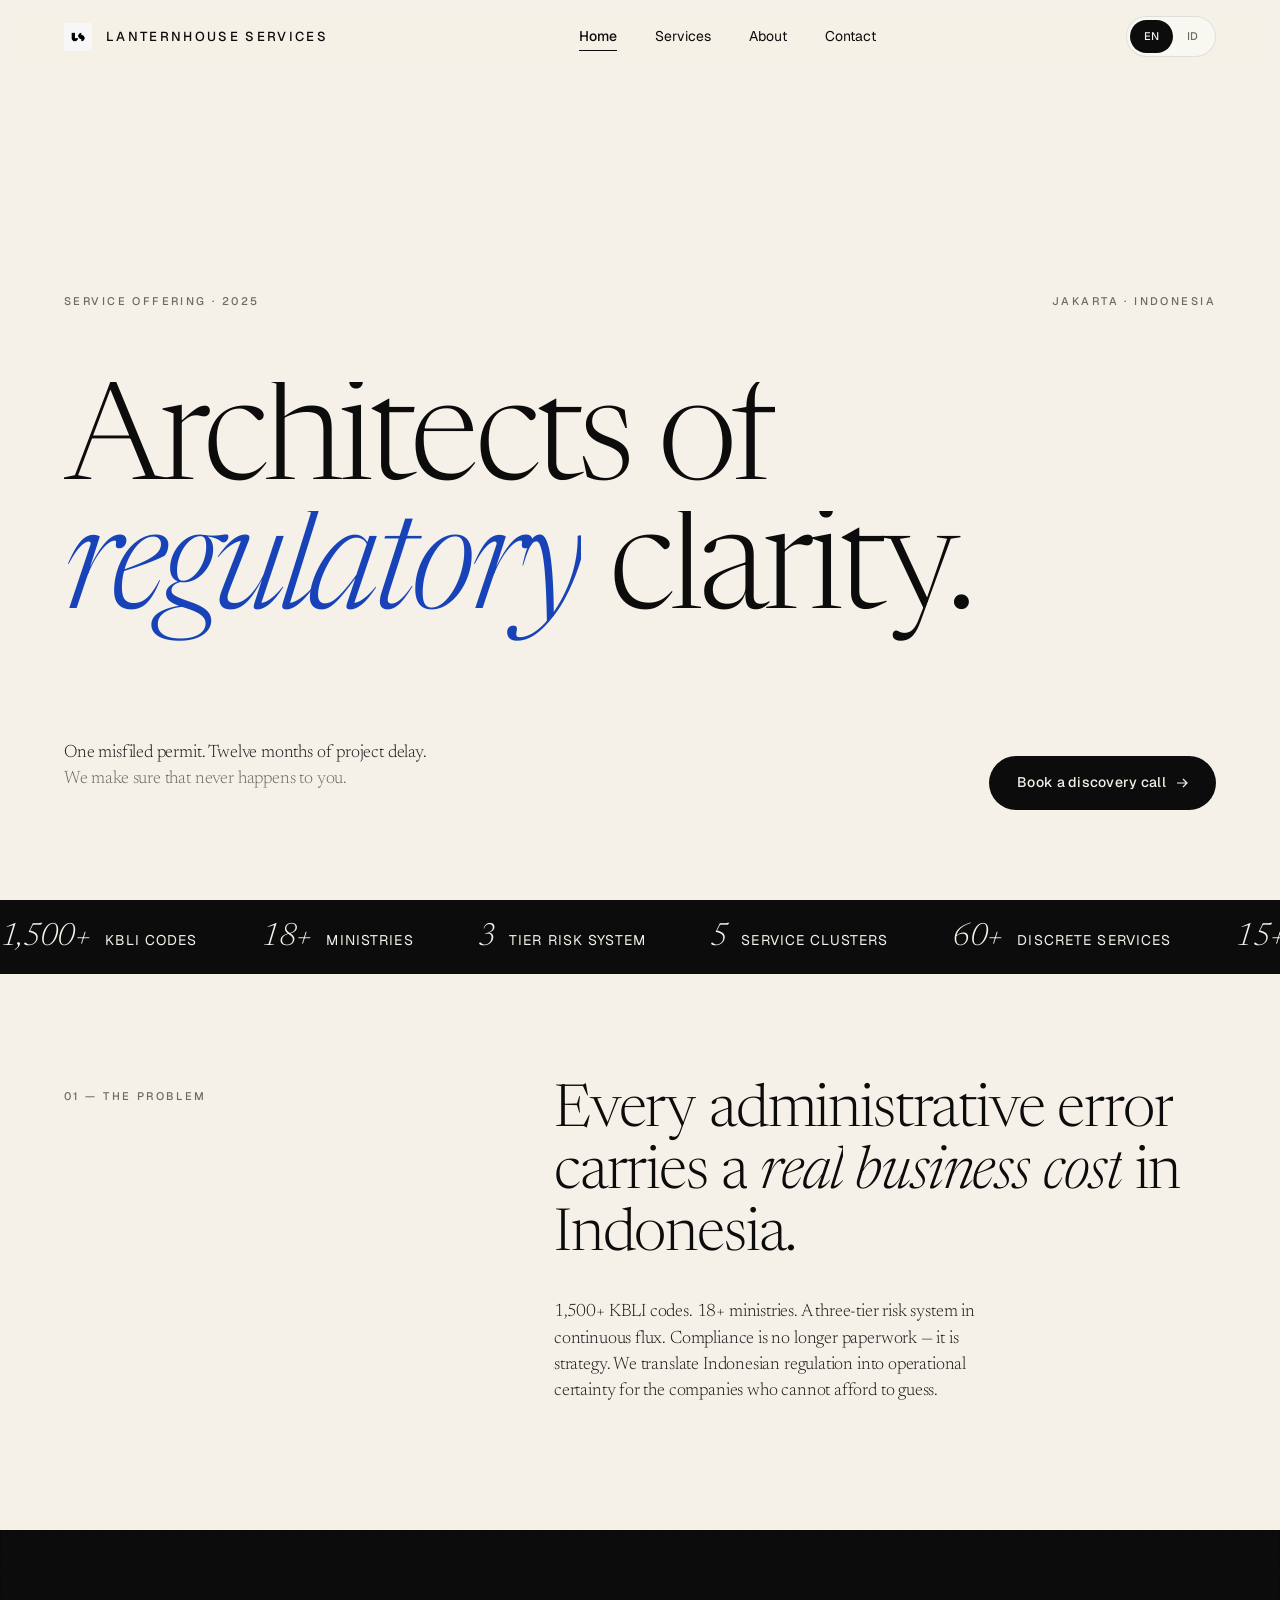
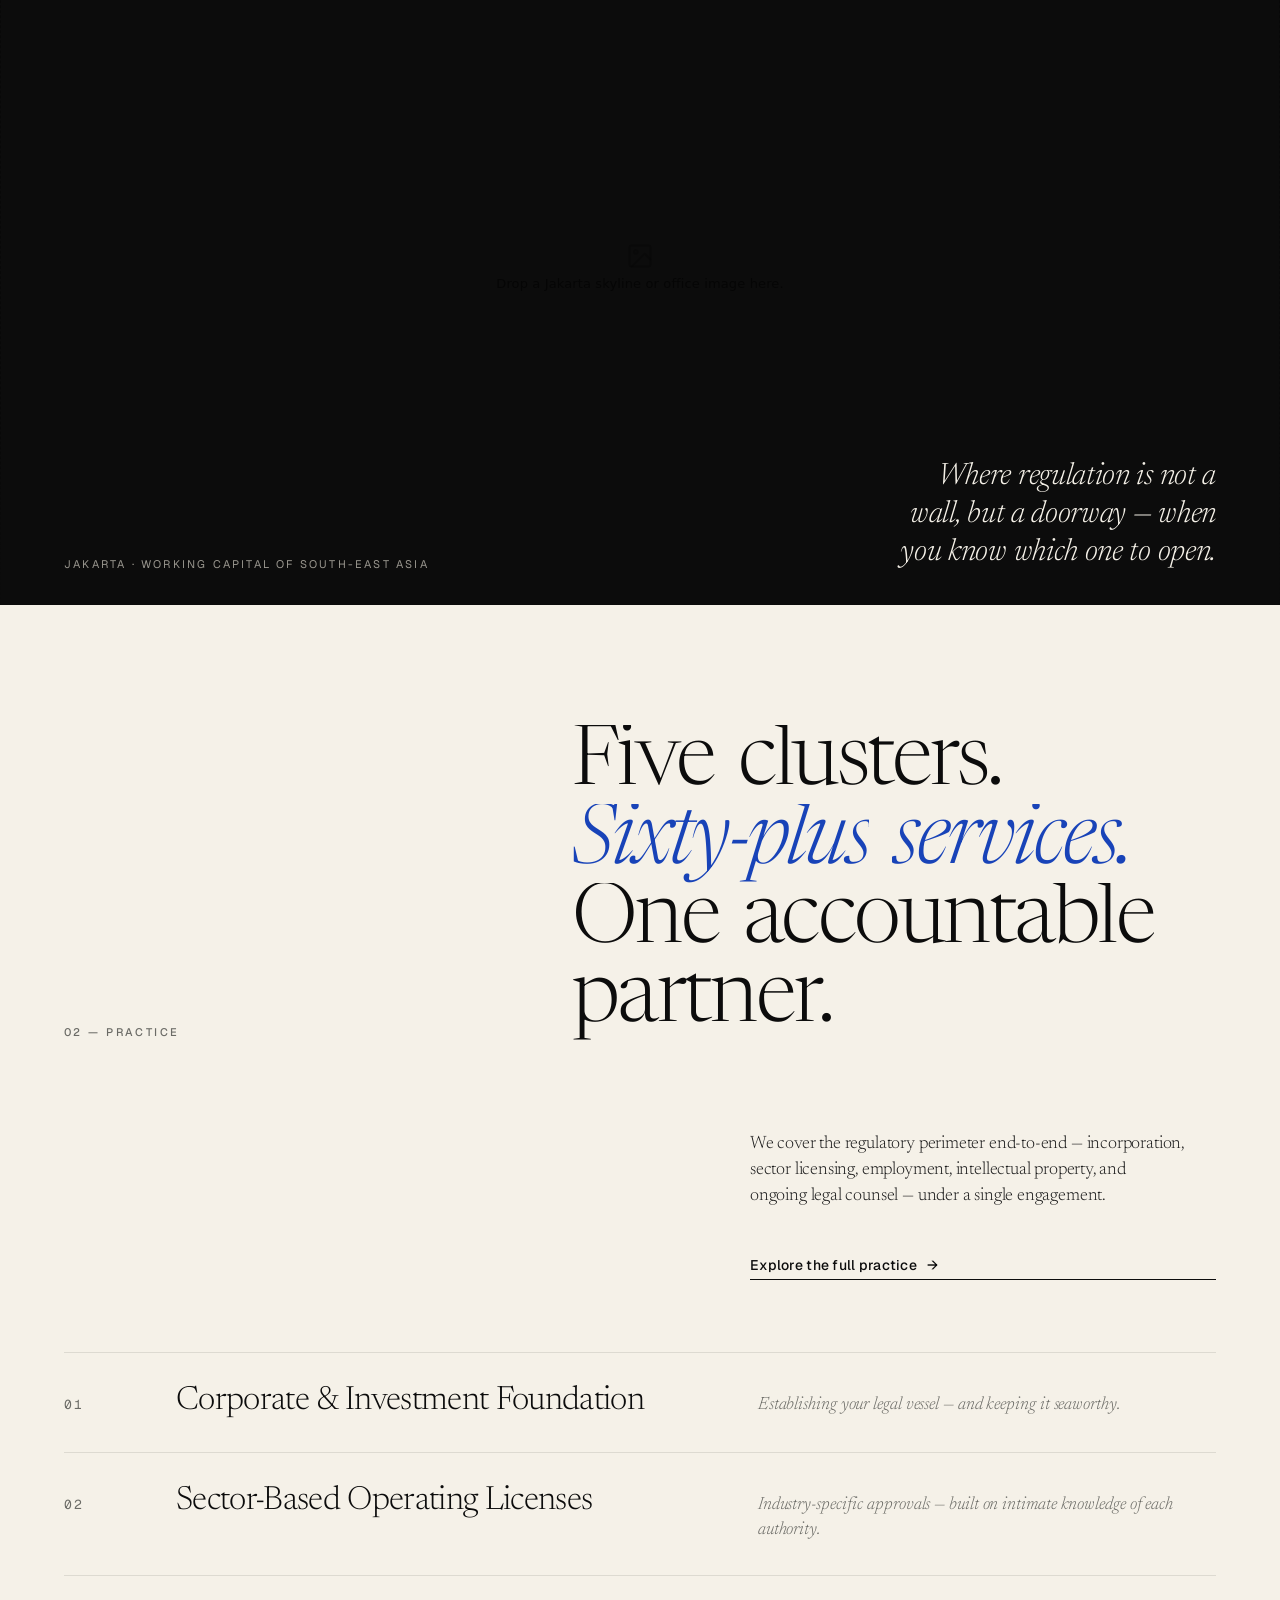
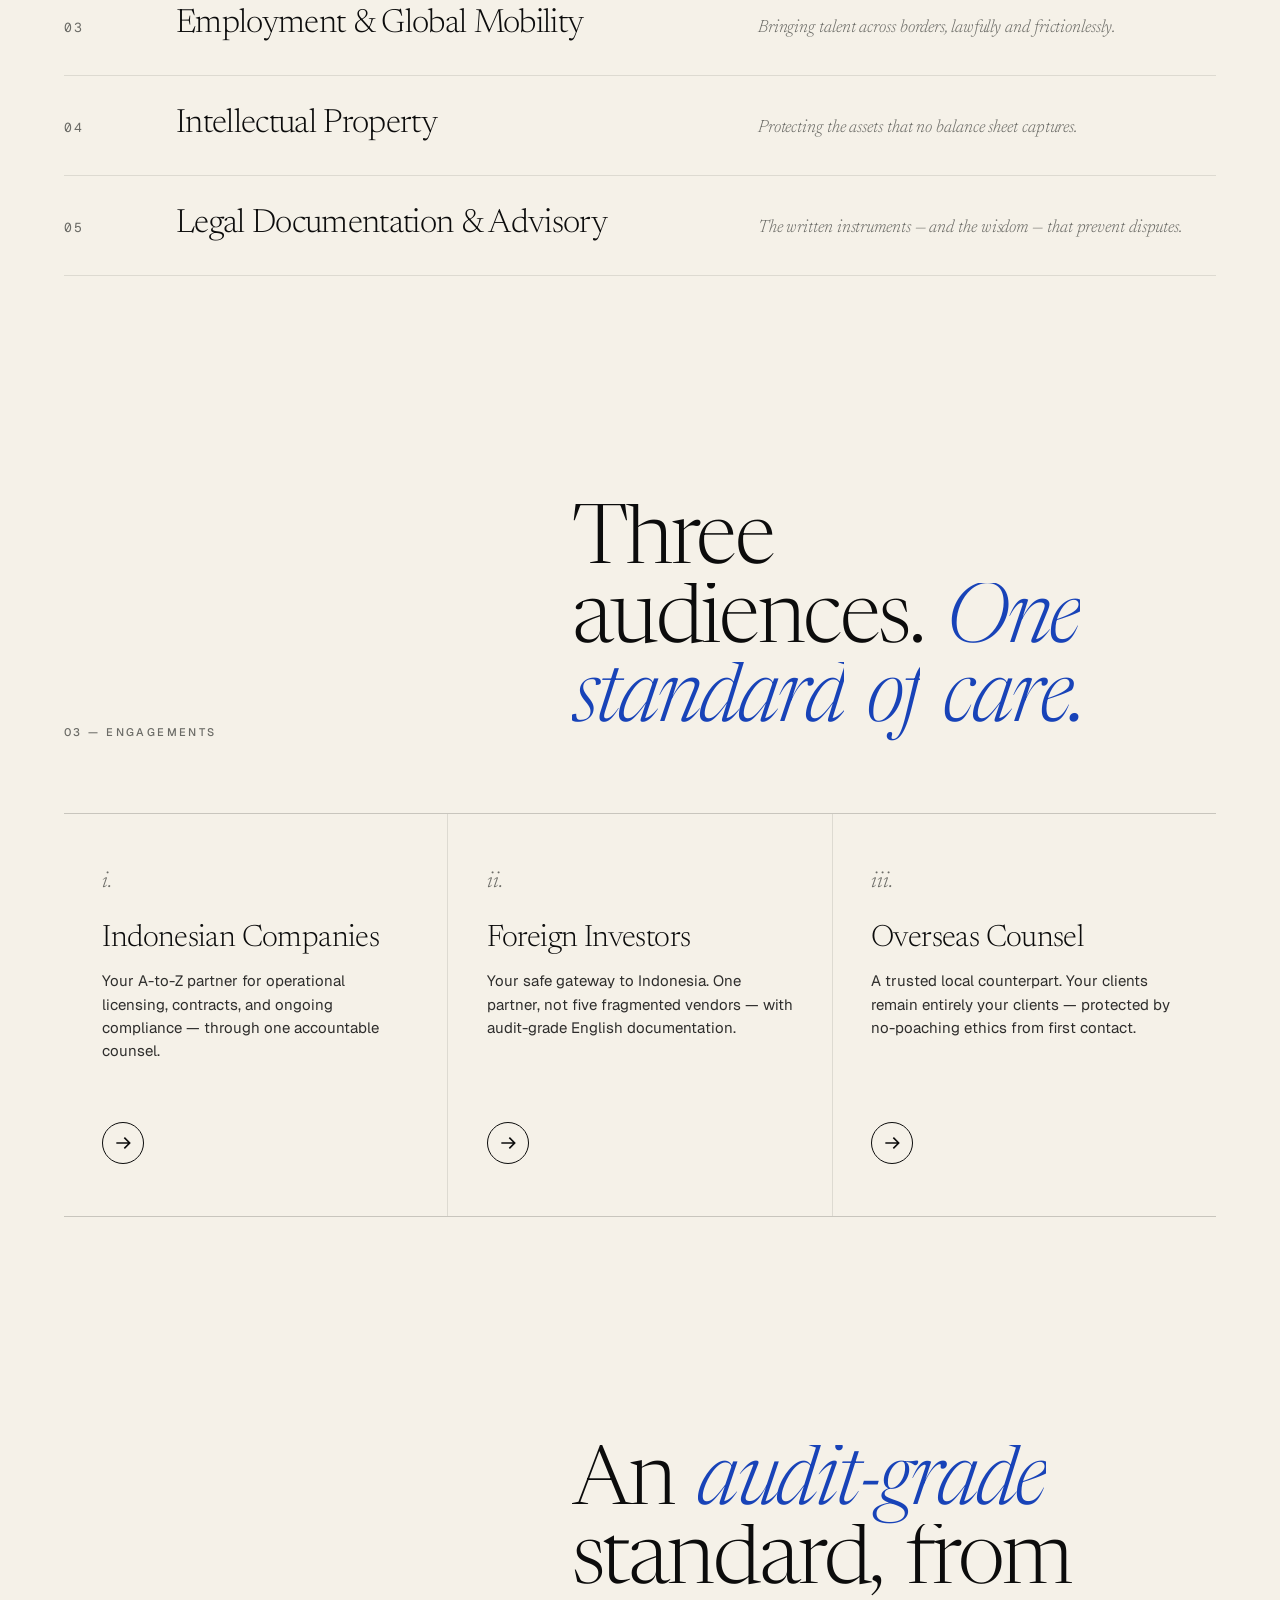
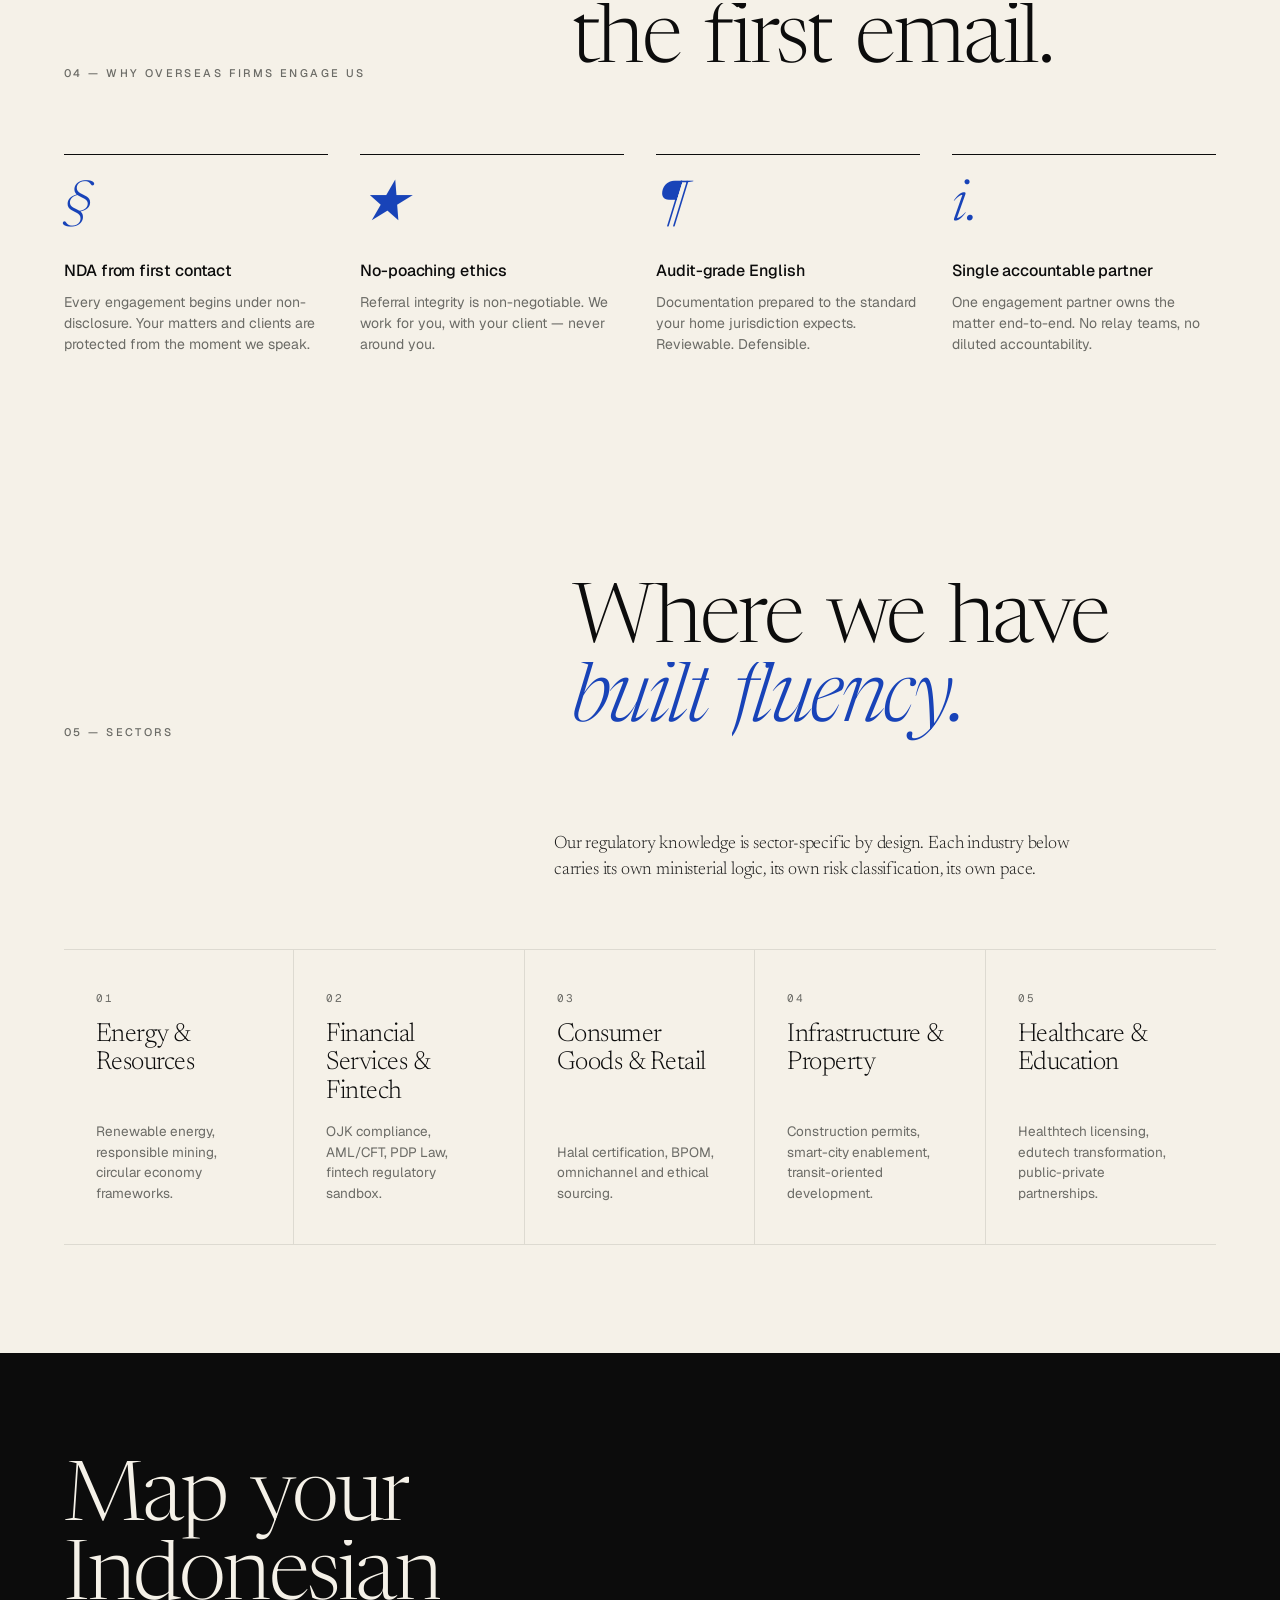
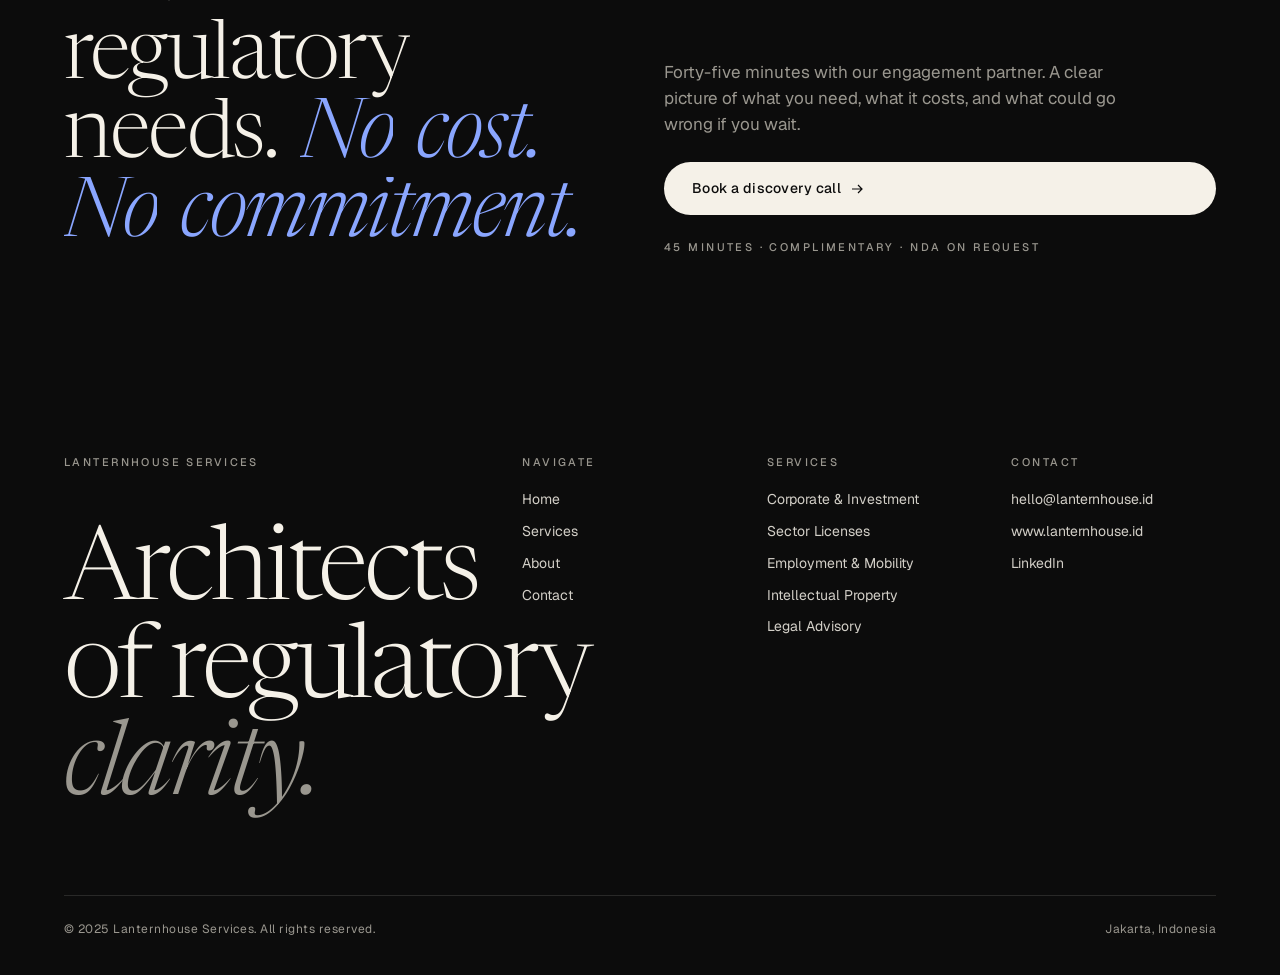
==== commit 5284ca90: "Add files via upload" ====
--- a/index.html
+++ b/index.html
@@ -50,7 +50,7 @@
           <span data-i18n="home.hero.line2" style="color: var(--muted);">We make sure that never happens to you.</span>
         </p>
       </div>
-      <div style="display:flex; justify-content:flex-end; align-items:flex-end; gap: 24px;">
+      <div class="hero-foot-cta">
         <a class="btn" href="contact.html">
           <span data-i18n="home.hero.cta">Book a discovery call</span>
           <svg class="arrow" viewBox="0 0 12 12" fill="none" stroke="currentColor" stroke-width="1.2"><path d="M1 6h10M7 2l4 4-4 4"/></svg>
@@ -327,7 +327,7 @@
       grid-template-columns: 80px 1.2fr 1fr;
       gap: 32px;
       align-items: baseline;
-      padding: 36px 0;
+      padding: 32px 0;
       border-bottom: 1px solid var(--line);
       transition: padding 0.5s var(--ease);
     }
@@ -353,8 +353,24 @@
       color: var(--muted);
     }
     @media (max-width: 820px) {
-      .clusters-static .cs-row { grid-template-columns: 60px 1fr; }
-      .clusters-static .cs-lede { grid-column: 2 / -1; }
+      .clusters-static .cs-row {
+        grid-template-columns: 44px 1fr;
+        gap: 16px 16px;
+        padding: 24px 0;
+      }
+      .clusters-static .cs-lede {
+        grid-column: 2 / -1;
+        margin-top: 6px;
+      }
+      .clusters-static .cs-num { font-size: 12px; }
+    }
+    @media (max-width: 480px) {
+      .clusters-static .cs-row {
+        grid-template-columns: 1fr;
+        gap: 8px;
+      }
+      .clusters-static .cs-lede,
+      .clusters-static .cs-title { grid-column: auto; }
     }
   </style>
 
--- a/assets/css/main.css
+++ b/assets/css/main.css
@@ -34,17 +34,23 @@
   --fs-micro:   11px;
 
   /* Spacing */
-  --gutter: clamp(24px, 5vw, 88px);
-  --section-pad: clamp(96px, 14vh, 180px);
+  --gutter: clamp(20px, 5vw, 88px);
+  --section-pad: clamp(64px, 12vh, 180px);
 
   /* Motion */
   --ease: cubic-bezier(0.22, 0.61, 0.36, 1);
   --ease-out: cubic-bezier(0.16, 1, 0.3, 1);
+
+  /* Fixed nav — scroll offset and top spacing */
+  --nav-h: 60px;
 }
 
 * { box-sizing: border-box; }
 html, body { margin: 0; padding: 0; }
-html { scroll-behavior: smooth; }
+html {
+  scroll-behavior: smooth;
+  scroll-padding-top: var(--nav-h);
+}
 
 body {
   background: var(--bone);
@@ -104,11 +110,14 @@
   position: fixed;
   top: 0; left: 0; right: 0;
   z-index: 100;
-  padding: 18px var(--gutter);
+  min-height: var(--nav-h);
+  padding: 16px var(--gutter);
   display: flex;
   align-items: center;
   justify-content: space-between;
-  background: rgba(245, 241, 232, 0.72);
+  gap: 16px;
+  isolation: isolate;
+  background: rgba(245, 241, 232, 0.78);
   backdrop-filter: saturate(140%) blur(18px);
   -webkit-backdrop-filter: saturate(140%) blur(18px);
   border-bottom: 1px solid transparent;
@@ -182,11 +191,12 @@
   background: rgba(255,255,255,0.4);
 }
 .lang-switch button {
-  padding: 6px 12px;
+  padding: 8px 14px;
   border-radius: 999px;
   color: var(--muted);
   transition: all 0.3s var(--ease);
   font-variant-numeric: tabular-nums;
+  min-height: 32px;
 }
 .lang-switch button.is-on {
   background: var(--ink);
@@ -195,9 +205,10 @@
 
 .nav-toggle {
   display: none;
-  width: 32px; height: 32px;
+  width: 40px; height: 40px;
   align-items: center;
   justify-content: center;
+  margin-right: -8px;
 }
 .nav-toggle span {
   display: block;
@@ -212,33 +223,79 @@
   left: 0; right: 0; height: 1px;
   background: var(--ink);
 }
-.nav-toggle span::before { top: -6px; }
-.nav-toggle span::after  { top:  6px; }
-
-@media (max-width: 820px) {
+.nav-toggle span::before { top: -6px; transition: top 0.3s var(--ease), transform 0.3s var(--ease); }
+.nav-toggle span::after  { top:  6px; transition: top 0.3s var(--ease), transform 0.3s var(--ease); }
+.nav-toggle span { transition: background 0.2s var(--ease); }
+.nav.is-open .nav-toggle span { background: transparent; }
+.nav.is-open .nav-toggle span::before { top: 0; transform: rotate(45deg); }
+.nav.is-open .nav-toggle span::after  { top: 0; transform: rotate(-45deg); }
+
+body.is-nav-open { overflow: hidden; }
+
+.nav-backdrop { display: none; }
+
+@media (max-width: 900px) {
   .nav-brand .name .full { display: none; }
   .nav-brand .name .short { display: inline; }
+  .nav-brand { font-size: 12px; gap: 10px; z-index: 3; flex-shrink: 0; }
+  .nav-brand .mark { width: 24px; height: 24px; }
+  .nav-right { gap: 12px; z-index: 3; flex-shrink: 0; }
+  .nav-toggle { display: flex; z-index: 3; }
   .nav-links {
     position: fixed;
-    inset: 64px 0 0 0;
+    inset: var(--nav-h) 0 0 0;
     background: var(--bone);
     flex-direction: column;
     gap: 0;
-    padding: 24px var(--gutter);
-    transform: translateY(-110%);
-    transition: transform 0.5s var(--ease);
+    padding: 16px var(--gutter) 32px;
+    transform: translateY(-8px);
+    opacity: 0;
+    visibility: hidden;
+    pointer-events: none;
+    transition:
+      transform 0.45s var(--ease),
+      opacity 0.35s var(--ease),
+      visibility 0.45s;
+    overflow-y: auto;
+    -webkit-overflow-scrolling: touch;
+    z-index: 2;
   }
-  .nav.is-open .nav-links { transform: translateY(0); }
+  .nav.is-open .nav-links {
+    transform: translateY(0);
+    opacity: 1;
+    visibility: visible;
+    pointer-events: auto;
+  }
+  .nav-backdrop {
+    display: block;
+    position: fixed;
+    inset: var(--nav-h) 0 0 0;
+    background: rgba(12, 12, 12, 0.35);
+    z-index: 1;
+    opacity: 0;
+    visibility: hidden;
+    pointer-events: none;
+    transition: opacity 0.35s var(--ease), visibility 0.35s;
+    border: 0;
+    padding: 0;
+    margin: 0;
+    cursor: default;
+  }
+  .nav.is-open .nav-backdrop {
+    opacity: 1;
+    visibility: visible;
+    pointer-events: auto;
+  }
   .nav-links li { border-top: 1px solid var(--line); }
   .nav-links a {
     display: block;
     padding: 22px 0;
     font-family: var(--f-serif);
-    font-size: 28px;
+    font-size: clamp(24px, 5vw, 32px);
     font-weight: 300;
     letter-spacing: -0.01em;
   }
-  .nav-toggle { display: flex; }
+  .nav-links a::after { display: none; }
 }
 
 /* ---------- layout containers ---------- */
@@ -325,16 +382,20 @@
 
 /* Word-by-word reveal for editorial headings.
    Each word becomes its own inline-block clipper so the inner span
-   can rise from below on reveal. We use a tall padded clipper so
-   italic descenders aren't trimmed at the baseline. */
+   can rise from below on reveal. */
 .split-words .word {
   display: inline-block;
   vertical-align: top;
   overflow: hidden;
+  /* Tall padded clipper preserves italic descenders below baseline. */
   padding-bottom: 0.18em;
   margin-bottom: -0.18em;
-  padding-right: 0.08em;
-  margin-right: -0.08em;
+  /* No horizontal margin hacks — text-node spaces between words must
+     render at their full width. */
+  /* A "word" must stay atomic — never let it break internally, even
+     when its parent has overflow-wrap: break-word. The whole inline-
+     block wraps to the next line as one unit. */
+  white-space: nowrap;
 }
 .split-words .word > span {
   display: inline-block;
@@ -364,18 +425,22 @@
 .footer {
   background: var(--ink);
   color: var(--bone);
-  padding: 100px var(--gutter) 40px;
+  padding: clamp(64px, 10vh, 100px) var(--gutter) 36px;
   position: relative;
 }
 .footer .footer-grid {
   display: grid;
   grid-template-columns: 1.4fr 1fr 1fr 1fr;
-  gap: 48px;
-  padding-bottom: 64px;
+  gap: 40px;
+  padding-bottom: 56px;
   border-bottom: 1px solid rgba(245,241,232,0.12);
 }
-@media (max-width: 820px) {
-  .footer .footer-grid { grid-template-columns: 1fr 1fr; }
+@media (max-width: 980px) {
+  .footer .footer-grid { grid-template-columns: 1fr 1fr; gap: 32px 24px; }
+  .footer .footer-grid > :first-child { grid-column: 1 / -1; margin-bottom: 8px; }
+}
+@media (max-width: 480px) {
+  .footer .footer-grid { grid-template-columns: 1fr; }
 }
 .footer h4 {
   font-family: var(--f-sans);
@@ -392,11 +457,12 @@
 .footer .word-mark {
   font-family: var(--f-serif);
   font-weight: 300;
-  font-size: clamp(56px, 9vw, 140px);
+  font-size: clamp(40px, 8vw, 140px);
   line-height: 0.95;
   letter-spacing: -0.03em;
-  margin: 56px 0 28px;
+  margin: clamp(28px, 5vw, 56px) 0 20px;
   color: var(--bone);
+  text-wrap: balance;
 }
 .footer .word-mark em { font-style: italic; color: var(--muted-2); }
 .footer-meta {
@@ -416,16 +482,19 @@
 .hero {
   position: relative;
   min-height: 100vh;
-  padding: clamp(120px, 18vh, 200px) var(--gutter) clamp(64px, 10vh, 120px);
+  min-height: 100dvh;
+  padding: calc(var(--nav-h) + clamp(56px, 14vh, 136px)) var(--gutter) clamp(64px, 10vh, 120px);
   display: flex;
   flex-direction: column;
   justify-content: flex-end;
 }
 .hero-eyebrow-row {
   display: flex;
+  flex-wrap: wrap;
+  gap: 16px 32px;
   justify-content: space-between;
   align-items: baseline;
-  margin-bottom: clamp(40px, 8vh, 80px);
+  margin-bottom: clamp(32px, 8vh, 80px);
 }
 .hero h1 {
   font-family: var(--f-serif);
@@ -435,6 +504,10 @@
   letter-spacing: -0.035em;
   margin: 0;
   text-wrap: balance;
+  /* Only break inside a word as a last resort (very narrow viewport with
+     no other break point) — never use hyphens, which can split mid-word
+     on normal-length words. */
+  overflow-wrap: break-word;
 }
 .hero h1 em { font-style: italic; color: var(--blue); }
 .hero-foot {
@@ -442,24 +515,36 @@
   grid-template-columns: 1fr 1fr;
   gap: 40px;
   align-items: end;
-  margin-top: clamp(48px, 9vh, 100px);
-}
-@media (max-width: 720px) {
-  .hero-foot { grid-template-columns: 1fr; gap: 24px; }
+  margin-top: clamp(40px, 9vh, 100px);
+}
+@media (max-width: 820px) {
+  .hero-foot { grid-template-columns: 1fr; gap: 28px; }
 }
 .hero-foot .lede { max-width: 38ch; }
+.hero-foot-cta {
+  display: flex;
+  justify-content: flex-end;
+  align-items: flex-end;
+  gap: 24px;
+}
+@media (max-width: 820px) {
+  .hero-foot-cta {
+    justify-content: flex-start;
+    align-items: flex-start;
+  }
+}
 
 /* ---------- marquee ---------- */
 .marquee {
   background: var(--ink);
   color: var(--bone);
-  padding: 22px 0;
+  padding: 20px 0;
   overflow: hidden;
   border-block: 1px solid var(--ink);
 }
 .marquee-track {
   display: flex;
-  gap: 64px;
+  gap: clamp(36px, 5vw, 64px);
   width: max-content;
   animation: marquee 60s linear infinite;
   white-space: nowrap;
@@ -467,8 +552,8 @@
 .marquee-item {
   display: inline-flex;
   align-items: baseline;
-  gap: 16px;
-  font-size: 14px;
+  gap: 14px;
+  font-size: clamp(12px, 1.4vw, 14px);
   letter-spacing: 0.08em;
   text-transform: uppercase;
 }
@@ -476,7 +561,7 @@
   font-family: var(--f-serif);
   font-style: italic;
   font-weight: 300;
-  font-size: 32px;
+  font-size: clamp(24px, 3vw, 32px);
   letter-spacing: -0.02em;
   line-height: 1;
   text-transform: none;
@@ -496,11 +581,12 @@
   display: grid;
   grid-template-columns: 1fr 1.4fr;
   gap: 48px;
-  margin-bottom: clamp(48px, 8vh, 96px);
+  margin-bottom: clamp(40px, 8vh, 96px);
   align-items: end;
 }
-@media (max-width: 820px) {
-  .section-head { grid-template-columns: 1fr; gap: 24px; }
+@media (max-width: 900px) {
+  .section-head { grid-template-columns: 1fr; gap: 20px; }
+  .section-head h2 { margin-top: 4px; }
 }
 .section-head h2 {
   font-family: var(--f-serif);
@@ -508,6 +594,7 @@
   font-size: var(--fs-display);
   line-height: 0.95;
   letter-spacing: -0.03em;
+  word-spacing: 0.08em;
   margin: 12px 0 0;
   text-wrap: balance;
 }
@@ -523,7 +610,7 @@
   grid-template-columns: 80px 1fr auto;
   gap: 24px;
   align-items: center;
-  padding: 36px 0;
+  padding: 32px 0;
   cursor: pointer;
   transition: padding 0.5s var(--ease);
 }
@@ -584,8 +671,9 @@
   padding-left: 0;
 }
 @media (max-width: 820px) {
-  .cluster-grid { grid-template-columns: 1fr; }
-  .cluster-head { grid-template-columns: 60px 1fr auto; }
+  .cluster-grid { grid-template-columns: 1fr; gap: 28px; }
+  .cluster-head { grid-template-columns: 44px 1fr auto; gap: 16px; padding: 26px 0; }
+  .cluster-num { font-size: 22px; }
 }
 .cluster-grid .col-1 {}
 .cluster-grid .col-2 p {
@@ -633,14 +721,16 @@
 @media (max-width: 820px) { .audience-grid { grid-template-columns: 1fr; } }
 .audience-card {
   background: var(--bone);
-  padding: clamp(32px, 4vw, 56px) clamp(24px, 3vw, 40px);
-  min-height: 360px;
+  padding: clamp(28px, 4vw, 56px) clamp(20px, 3vw, 40px);
+  min-height: 320px;
   display: flex;
   flex-direction: column;
   justify-content: space-between;
+  gap: 28px;
   position: relative;
   transition: background 0.4s var(--ease), color 0.4s var(--ease);
 }
+@media (max-width: 820px) { .audience-card { min-height: 240px; } }
 .audience-card:hover { background: var(--ink); color: var(--bone); }
 .audience-card:hover .audience-num { color: var(--muted-2); }
 .audience-card:hover .audience-arrow { background: var(--bone); color: var(--ink); }
@@ -682,10 +772,16 @@
   grid-template-columns: repeat(4, 1fr);
   gap: 32px;
 }
-@media (max-width: 820px) { .trust-grid { grid-template-columns: repeat(2, 1fr); } }
+@media (max-width: 1024px) {
+  .trust-grid { grid-template-columns: repeat(2, 1fr); gap: 28px 24px; }
+}
+@media (max-width: 560px) {
+  .trust-grid { grid-template-columns: 1fr; gap: 24px; }
+}
 .trust-card {
   border-top: 1px solid var(--ink);
   padding-top: 24px;
+  min-width: 0;
 }
 .trust-card .symbol {
   font-family: var(--f-serif);
@@ -708,6 +804,10 @@
   line-height: 1.5;
   color: var(--muted);
   margin: 0;
+  overflow-wrap: break-word;
+}
+@media (max-width: 1024px) {
+  .trust-card .symbol { font-size: clamp(40px, 8vw, 56px); margin-bottom: 18px; }
 }
 
 /* ---------- industries strip ---------- */
@@ -717,8 +817,17 @@
   border-top: 1px solid var(--line);
   border-bottom: 1px solid var(--line);
 }
-@media (max-width: 980px) { .industries { grid-template-columns: repeat(2, 1fr); } }
-@media (max-width: 480px) { .industries { grid-template-columns: 1fr; } }
+@media (max-width: 980px) {
+  .industries { grid-template-columns: repeat(2, 1fr); }
+  .industry { border-bottom: 1px solid var(--line); }
+  .industry:nth-child(2n) { border-right: 0; }
+  .industry:nth-last-child(-n+1) { border-bottom: 0; }
+}
+@media (max-width: 560px) {
+  .industries { grid-template-columns: 1fr; }
+  .industry { border-right: 0; min-height: 200px; padding: 28px 4px; }
+  .industry:last-child { border-bottom: 0; }
+}
 .industry {
   padding: 40px 32px;
   border-right: 1px solid var(--line);
@@ -756,10 +865,11 @@
   margin: 0 calc(var(--gutter) * -1);
   position: relative;
   background: var(--ink);
+  overflow: hidden;
 }
 .photo-accent .slot {
   width: 100%;
-  height: clamp(420px, 75vh, 720px);
+  height: clamp(300px, 75vh, 720px);
   display: block;
 }
 .photo-accent image-slot {
@@ -770,31 +880,69 @@
 }
 .photo-accent .caption {
   position: absolute;
-  bottom: 28px;
-  left: var(--gutter);
-  right: var(--gutter);
-  display: flex;
+  bottom: 0;
+  left: 0;
+  right: 0;
+  display: flex;
+  flex-wrap: wrap;
+  gap: 12px 24px;
   justify-content: space-between;
   align-items: flex-end;
   color: var(--bone);
   z-index: 2;
   pointer-events: none;
+  padding: clamp(20px, 4vw, 32px) var(--gutter);
+  background: linear-gradient(
+    to top,
+    rgba(12, 12, 12, 0.82) 0%,
+    rgba(12, 12, 12, 0.45) 55%,
+    transparent 100%
+  );
+}
+@media (max-width: 900px) {
+  .photo-accent .slot {
+    height: clamp(280px, 58vh, 520px);
+  }
+  .photo-accent .caption {
+    flex-direction: column;
+    align-items: flex-start;
+    gap: 10px;
+  }
+  .photo-accent .caption .quote {
+    text-align: left;
+    max-width: none;
+    font-size: clamp(20px, 4.8vw, 28px);
+  }
+}
+@media (max-width: 480px) {
+  .photo-accent .slot { height: clamp(240px, 52vh, 400px); }
+  .photo-accent .caption .label {
+    font-size: 10px;
+    letter-spacing: 0.16em;
+    line-height: 1.45;
+  }
+  .photo-accent .caption .quote { font-size: clamp(18px, 5.2vw, 24px); }
 }
 .photo-accent .caption .label {
   font-size: 11px;
   letter-spacing: 0.2em;
   text-transform: uppercase;
   color: var(--muted-2);
+  flex: 1 1 12rem;
+  min-width: 0;
 }
 .photo-accent .caption .quote {
   font-family: var(--f-serif);
   font-style: italic;
   font-weight: 300;
   font-size: clamp(22px, 2.4vw, 36px);
-  line-height: 1.2;
+  line-height: 1.25;
   letter-spacing: -0.01em;
-  max-width: 24ch;
+  max-width: 28ch;
   text-align: right;
+  text-wrap: balance;
+  flex: 1 1 16rem;
+  min-width: 0;
 }
 
 /* ---------- CTA block ---------- */
@@ -802,19 +950,20 @@
   background: var(--ink);
   color: var(--bone);
   margin: 0 calc(var(--gutter) * -1);
-  padding: clamp(80px, 12vh, 160px) var(--gutter);
+  padding: clamp(56px, 12vh, 160px) var(--gutter);
   display: grid;
   grid-template-columns: 1fr 1fr;
   gap: 48px;
   align-items: end;
 }
-@media (max-width: 820px) { .cta-block { grid-template-columns: 1fr; } }
+@media (max-width: 820px) { .cta-block { grid-template-columns: 1fr; gap: 32px; } }
 .cta-block h2 {
   font-family: var(--f-serif);
   font-weight: 300;
   font-size: var(--fs-display);
   line-height: 0.95;
   letter-spacing: -0.03em;
+  word-spacing: 0.08em;
   margin: 0;
   text-wrap: balance;
 }
@@ -833,6 +982,92 @@
 .cta-block .btn { background: var(--bone); color: var(--ink); align-self: start; }
 .cta-block .btn:hover { background: var(--blue); color: var(--bone); }
 
+/* ---------- about page extras ---------- */
+.value-dark { background: var(--ink) !important; color: var(--bone); }
+.value-dark .v-num { color: var(--muted-2); }
+.value-dark p { color: var(--muted-2); }
+.value-paper { background: var(--paper) !important; }
+.value-paper h3 { color: var(--blue); }
+
+.diff-grid {
+  display: grid;
+  grid-template-columns: repeat(3, 1fr);
+  gap: 1px;
+  background: var(--line);
+  border-block: 1px solid var(--line);
+}
+@media (max-width: 820px) { .diff-grid { grid-template-columns: 1fr; } }
+.diff-card {
+  background: var(--bone);
+  padding: clamp(28px, 4vw, 48px) clamp(20px, 3vw, 36px);
+  min-height: 240px;
+  display: flex;
+  flex-direction: column;
+  justify-content: space-between;
+  gap: 28px;
+}
+@media (max-width: 820px) { .diff-card { min-height: 180px; } }
+.diff-num {
+  font-family: var(--f-mono);
+  font-size: 11px;
+  letter-spacing: 0.18em;
+  color: var(--muted);
+}
+.diff-title {
+  font-size: clamp(22px, 2.4vw, 28px);
+  letter-spacing: -0.02em;
+  margin: 0 0 12px;
+  font-weight: 300;
+}
+.diff-body {
+  font-size: 15px;
+  line-height: 1.55;
+  margin: 0;
+}
+
+/* ---------- about page extras ---------- */
+.value-dark { background: var(--ink) !important; color: var(--bone); }
+.value-dark .v-num { color: var(--muted-2); }
+.value-dark p { color: var(--muted-2); }
+.value-paper { background: var(--paper) !important; }
+.value-paper h3 { color: var(--blue); }
+
+.diff-grid {
+  display: grid;
+  grid-template-columns: repeat(3, 1fr);
+  gap: 1px;
+  background: var(--line);
+  border-block: 1px solid var(--line);
+}
+@media (max-width: 820px) { .diff-grid { grid-template-columns: 1fr; } }
+.diff-card {
+  background: var(--bone);
+  padding: clamp(28px, 4vw, 48px) clamp(20px, 3vw, 36px);
+  min-height: 240px;
+  display: flex;
+  flex-direction: column;
+  justify-content: space-between;
+  gap: 28px;
+}
+@media (max-width: 820px) { .diff-card { min-height: 180px; } }
+.diff-num {
+  font-family: var(--f-mono);
+  font-size: 11px;
+  letter-spacing: 0.18em;
+  color: var(--muted);
+}
+.diff-title {
+  font-size: clamp(22px, 2.4vw, 28px);
+  letter-spacing: -0.02em;
+  margin: 0 0 12px;
+  font-weight: 300;
+}
+.diff-body {
+  font-size: 15px;
+  line-height: 1.55;
+  margin: 0;
+}
+
 /* ---------- about: values ---------- */
 .values-grid {
   display: grid;
@@ -841,12 +1076,14 @@
   background: var(--line);
   border: 1px solid var(--line);
 }
-@media (max-width: 820px) { .values-grid { grid-template-columns: 1fr; } }
+@media (max-width: 900px) { .values-grid { grid-template-columns: repeat(2, 1fr) !important; } }
+@media (max-width: 560px) { .values-grid { grid-template-columns: 1fr !important; } }
 .value {
   background: var(--bone);
-  padding: 48px 36px;
-  min-height: 320px;
-}
+  padding: clamp(28px, 4vw, 48px) clamp(20px, 3vw, 36px);
+  min-height: 280px;
+}
+@media (max-width: 560px) { .value { min-height: 200px; } }
 .value .v-num {
   font-family: var(--f-mono);
   font-size: 11px;
@@ -868,12 +1105,12 @@
 .contact-grid {
   display: grid;
   grid-template-columns: 1.1fr 1fr;
-  gap: clamp(48px, 8vw, 120px);
-}
-@media (max-width: 820px) { .contact-grid { grid-template-columns: 1fr; } }
+  gap: clamp(40px, 8vw, 120px);
+}
+@media (max-width: 900px) { .contact-grid { grid-template-columns: 1fr; gap: 56px; } }
 .contact-card {
   border: 1px solid var(--line);
-  padding: 40px;
+  padding: clamp(28px, 4vw, 40px);
   display: grid;
   gap: 18px;
 }
@@ -886,22 +1123,53 @@
 .contact-card .ct-value {
   font-family: var(--f-serif);
   font-weight: 300;
-  font-size: 28px;
+  font-size: clamp(22px, 4.5vw, 28px);
   letter-spacing: -0.02em;
   line-height: 1.1;
+  text-wrap: balance;
 }
 .contact-card a:hover { color: var(--blue); }
 .contact-list {
   display: grid;
   gap: 24px;
 }
+.contact-quote {
+  margin-top: clamp(36px, 5vw, 56px);
+  font-family: var(--f-serif);
+  font-weight: 300;
+  font-style: italic;
+  font-size: clamp(24px, 3vw, 44px);
+  line-height: 1.2;
+  letter-spacing: -0.02em;
+  color: var(--ink-soft);
+  max-width: min(24ch, 100%);
+  text-wrap: balance;
+}
+@media (max-width: 720px) {
+  .contact-quote { max-width: none; font-size: clamp(22px, 5.5vw, 32px); }
+}
+.contact-quote .q { color: var(--blue); }
+
 .contact-row {
   display: grid;
-  grid-template-columns: 140px 1fr;
+  grid-template-columns: minmax(100px, 140px) minmax(0, 1fr);
   gap: 24px;
-  padding: 24px 0;
+  padding: 22px 0;
   border-top: 1px solid var(--line);
   align-items: baseline;
+}
+@media (max-width: 720px) {
+  .contact-row {
+    grid-template-columns: 1fr;
+    gap: 8px;
+    padding: 18px 0;
+    align-items: start;
+  }
+  .contact-row .v { font-size: clamp(19px, 4.5vw, 22px); }
+}
+@media (max-width: 480px) {
+  .contact-row .v { font-size: 19px; }
+  .contact-row .v a { word-break: break-word; }
 }
 .contact-row:last-child { border-bottom: 1px solid var(--line); }
 .contact-row .k {
@@ -916,30 +1184,47 @@
   font-size: 22px;
   letter-spacing: -0.01em;
   line-height: 1.3;
+  min-width: 0;
+  overflow-wrap: anywhere;
 }
 .contact-row .v a { border-bottom: 1px solid var(--line); transition: border-color 0.3s var(--ease), color 0.3s var(--ease); }
 .contact-row .v a:hover { color: var(--blue); border-bottom-color: var(--blue); }
 
 /* ---------- page heading (services / about / contact) ---------- */
 .page-head {
-  padding: clamp(140px, 22vh, 220px) var(--gutter) clamp(64px, 10vh, 120px);
+  padding: calc(var(--nav-h) + clamp(52px, 18vh, 160px)) var(--gutter) clamp(48px, 10vh, 120px);
   border-bottom: 1px solid var(--line);
 }
-.page-head .eyebrow { margin-bottom: 32px; display: block; }
+.page-head .eyebrow { margin-bottom: 24px; display: block; }
 .page-head h1 {
   font-family: var(--f-serif);
   font-weight: 300;
   font-size: var(--fs-display);
   line-height: 0.94;
   letter-spacing: -0.03em;
+  word-spacing: 0.08em;
   margin: 0;
   text-wrap: balance;
   max-width: 18ch;
+  overflow-wrap: break-word;
 }
 .page-head h1 em { font-style: italic; color: var(--blue); }
 .page-head .lede {
-  margin-top: 40px;
+  margin-top: clamp(24px, 4vw, 40px);
   max-width: 56ch;
+}
+
+/* ---------- mobile: small-screen safety net ---------- */
+@media (max-width: 560px) {
+  body { font-size: 15.5px; }
+  .btn { padding: 14px 22px; font-size: 13.5px; }
+  .nav-brand .name { font-size: 11px; letter-spacing: 0.14em; }
+  .lang-switch { font-size: 10.5px; }
+  .lang-switch button { padding: 7px 10px; }
+  .cluster-title { font-size: clamp(22px, 6vw, 28px) !important; }
+  .audience-card h3 { font-size: clamp(22px, 6vw, 26px); }
+  .footer { padding-top: 56px; }
+  .section, .section-tight { padding-block: clamp(48px, 9vh, 96px); }
 }
 
 /* ---------- utility ---------- */
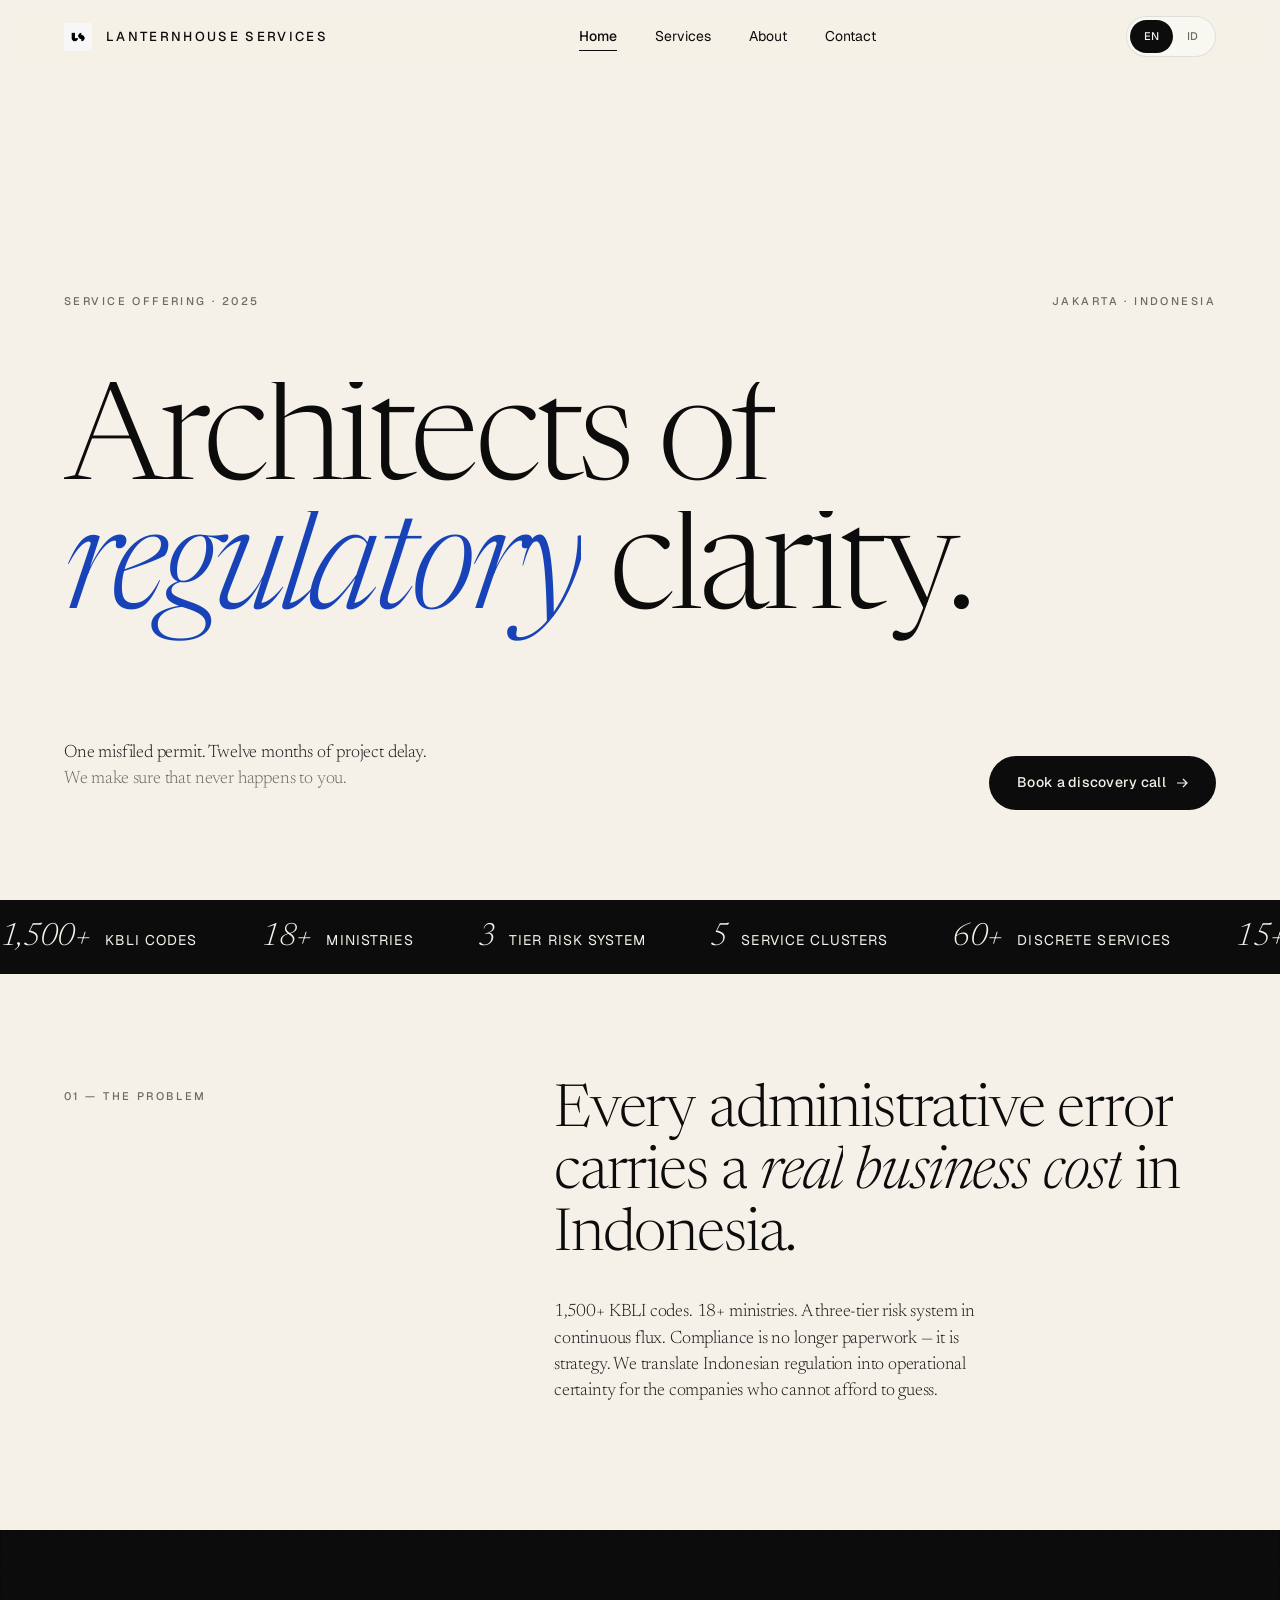
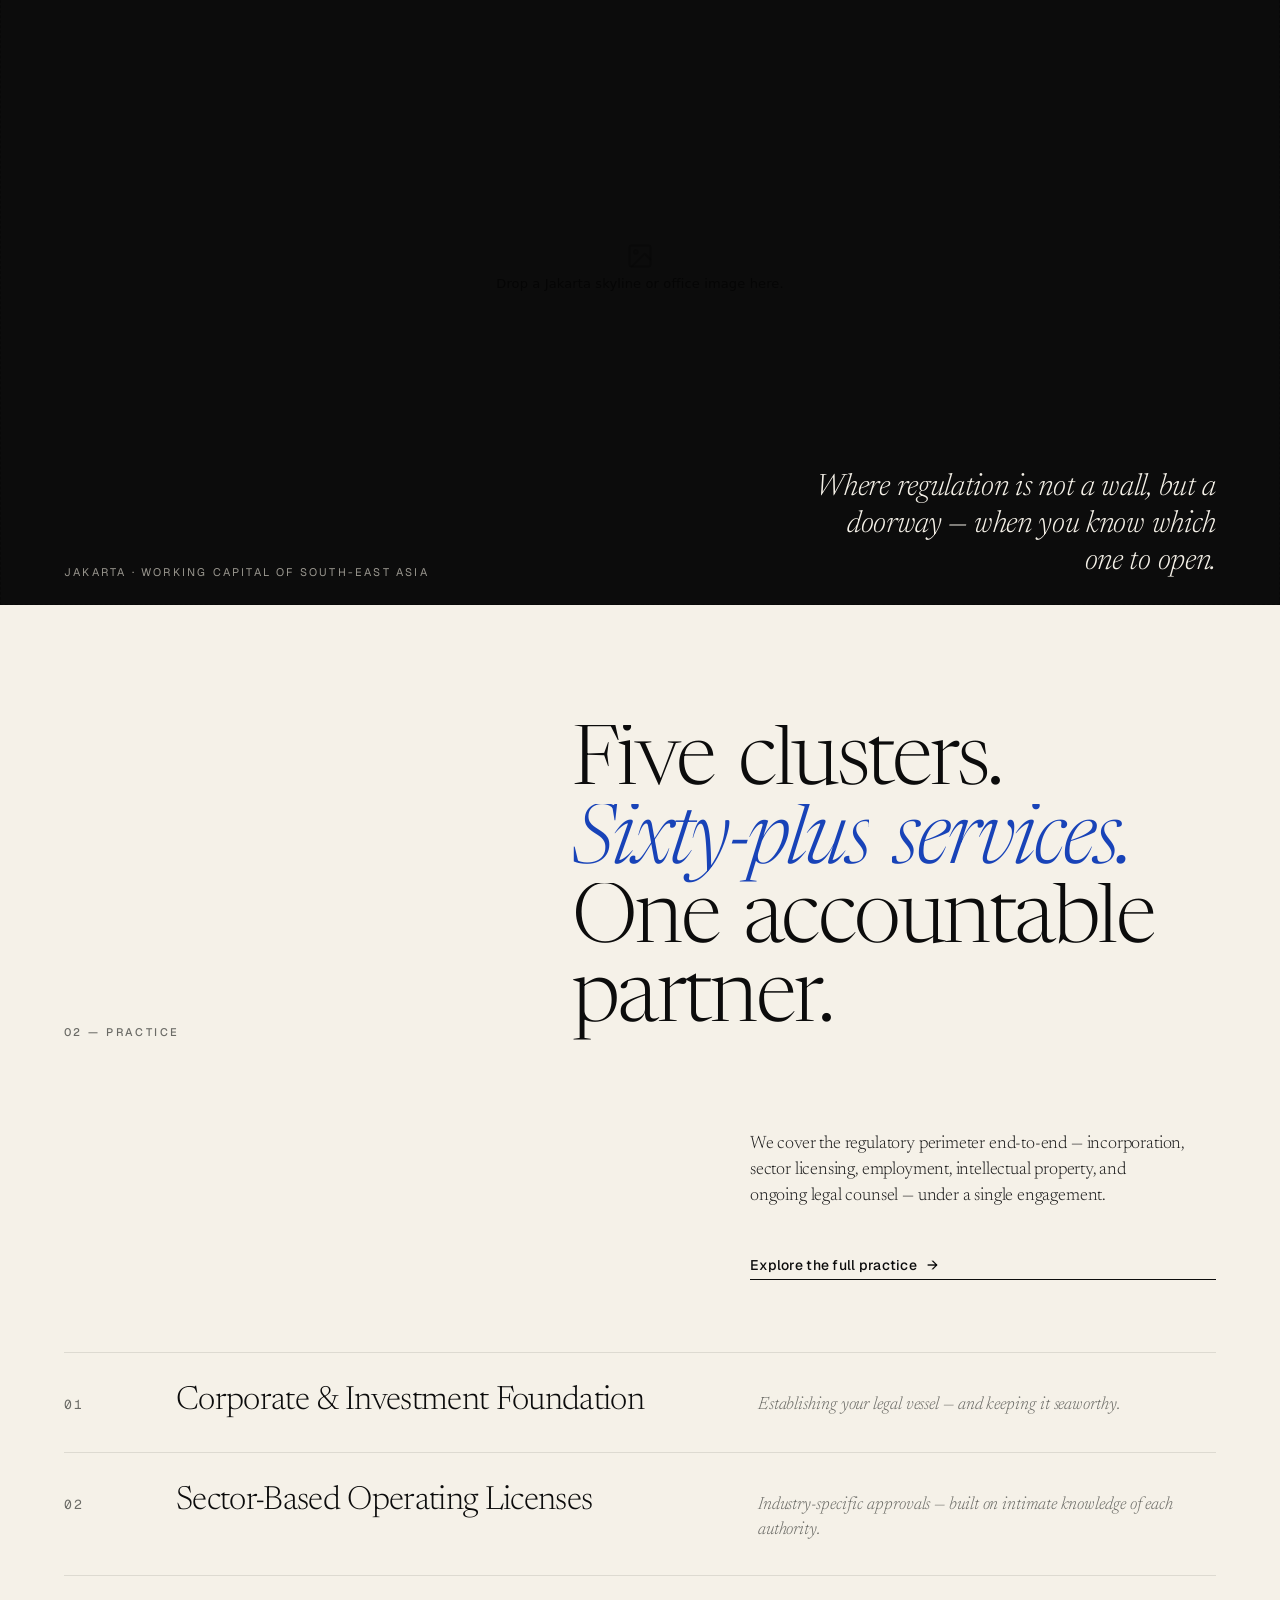
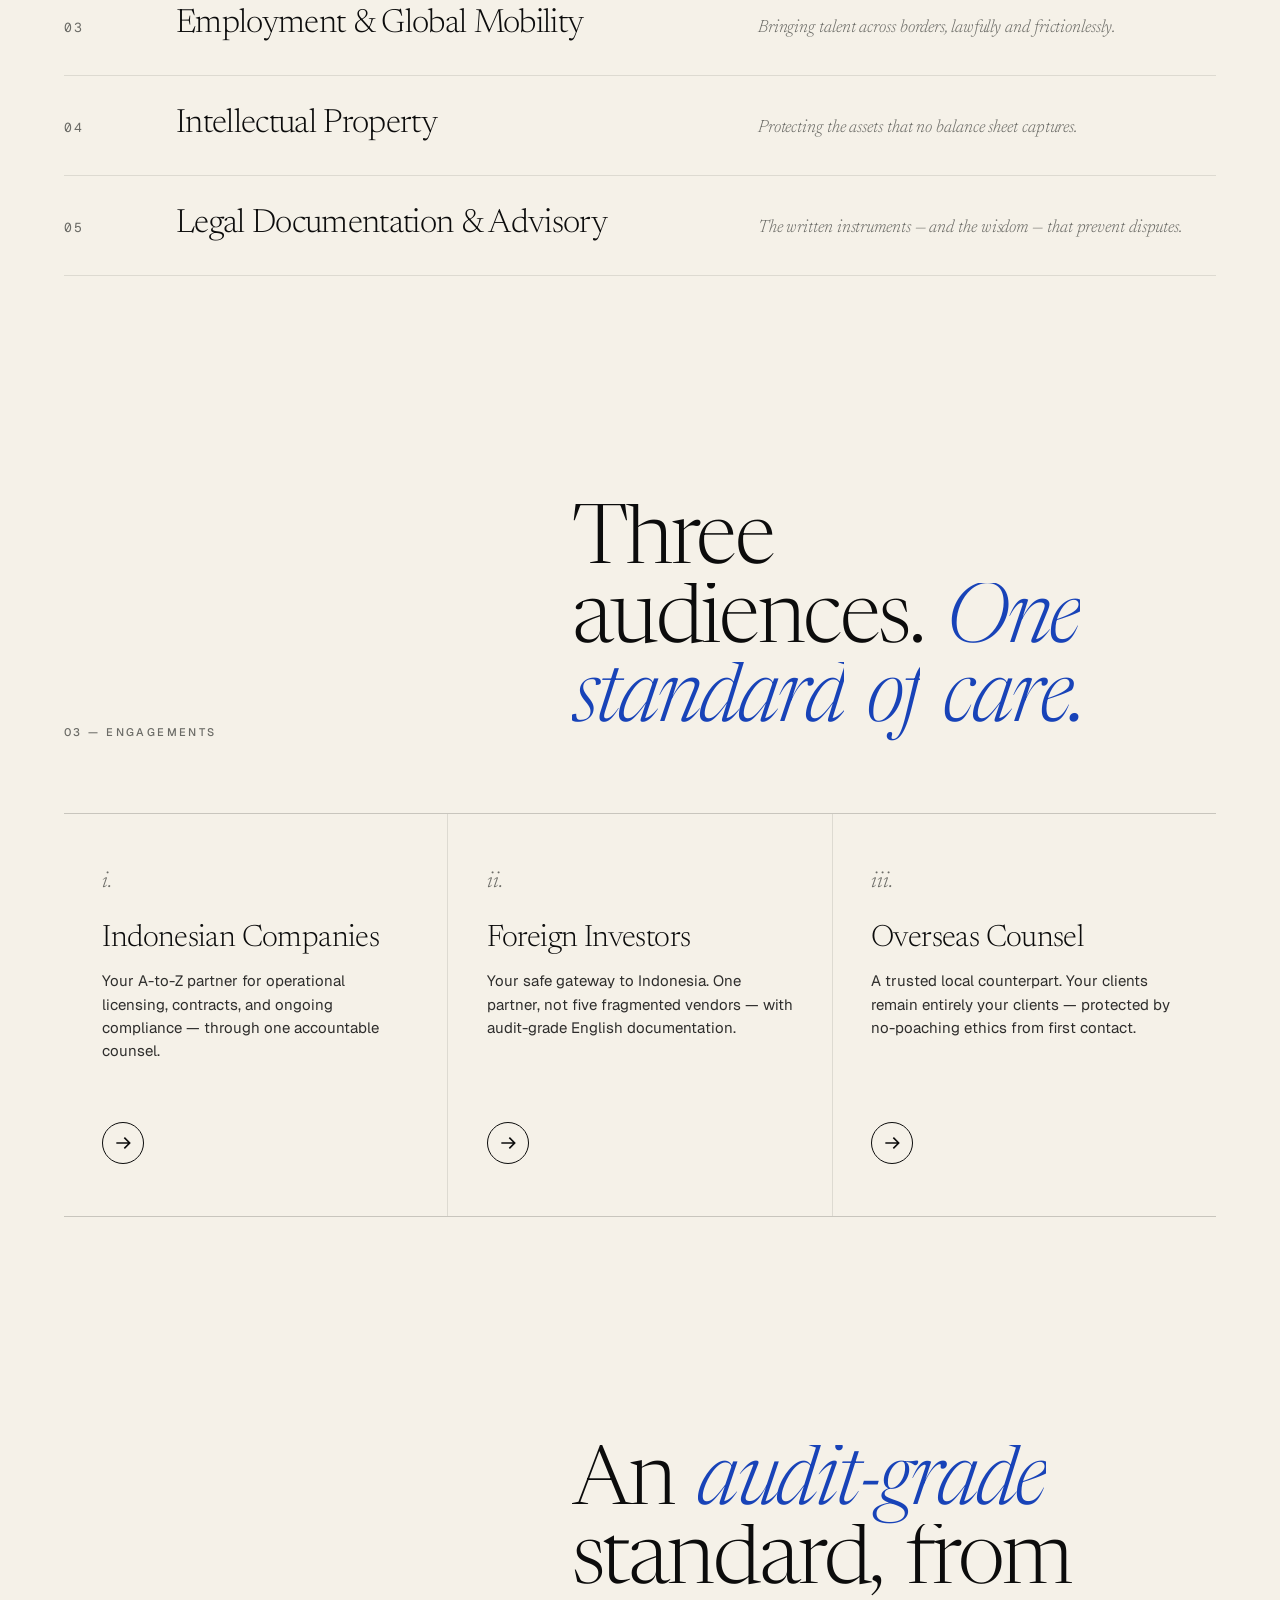
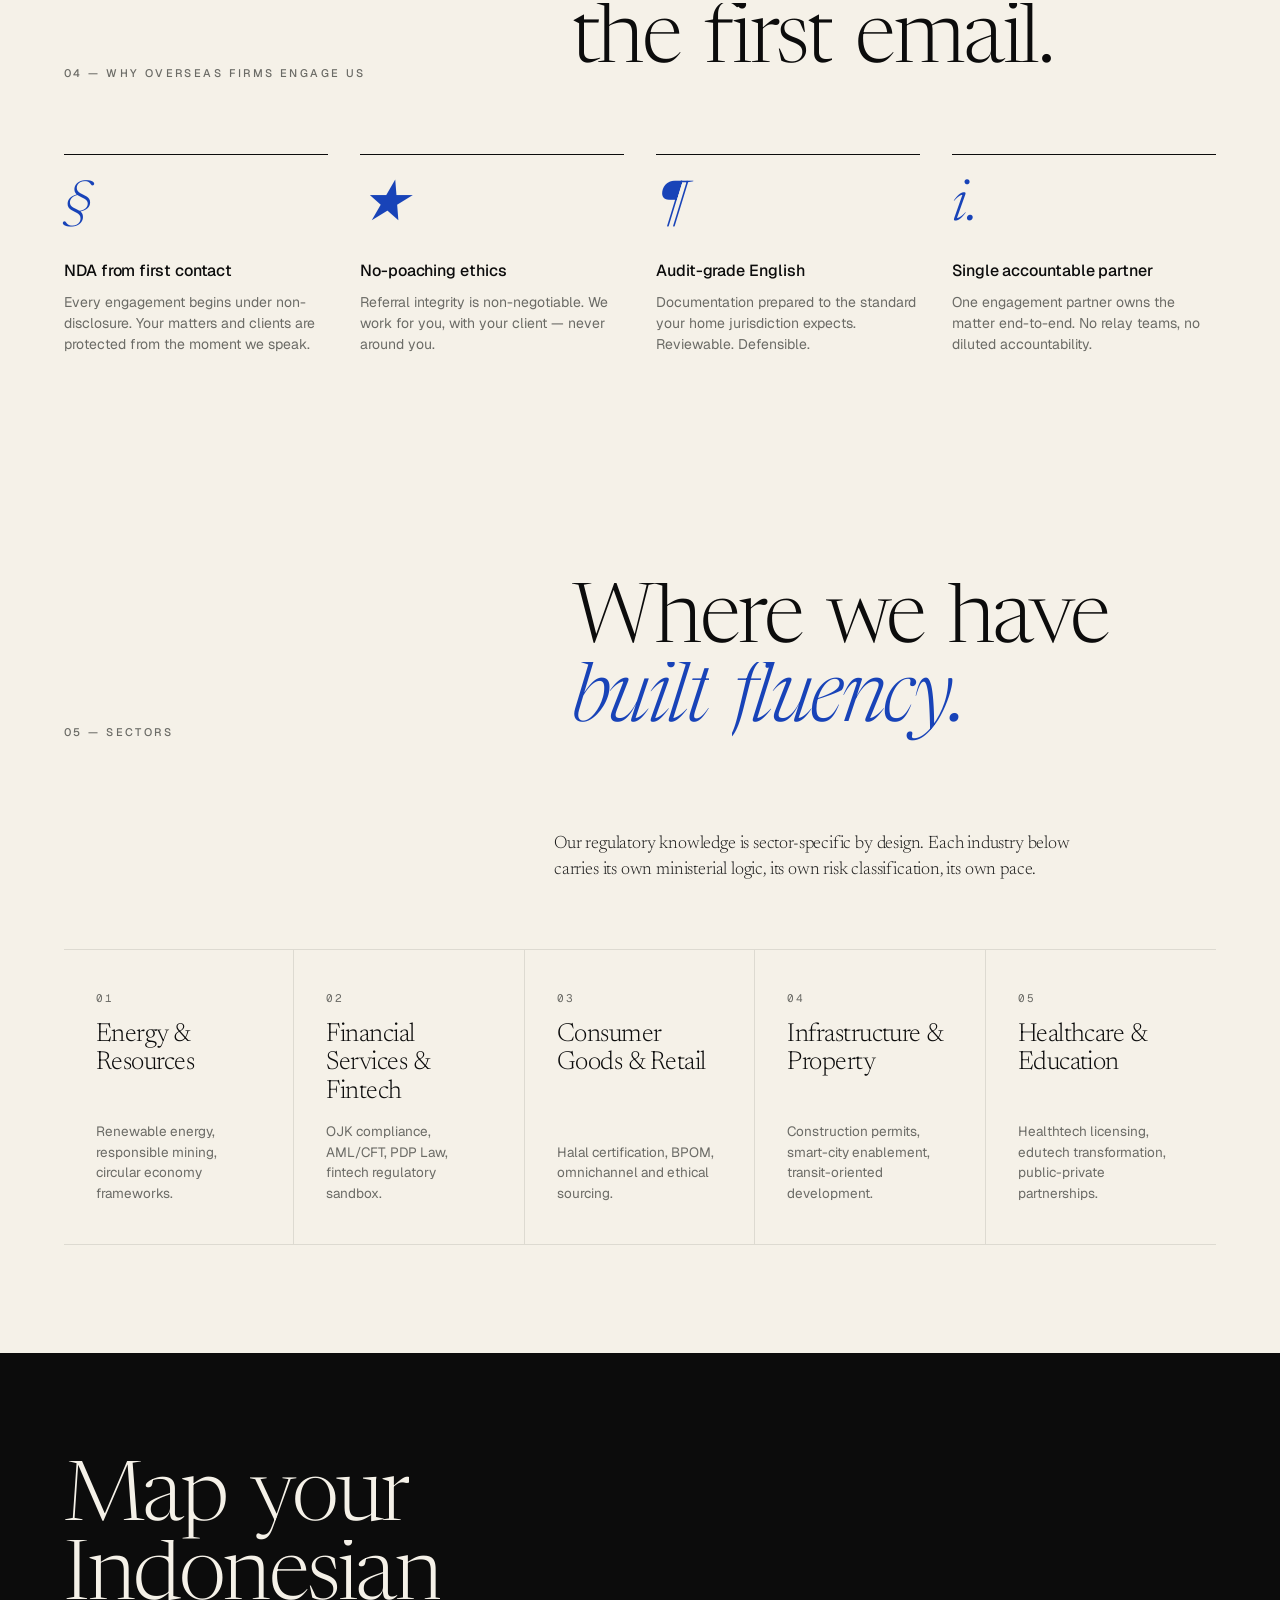
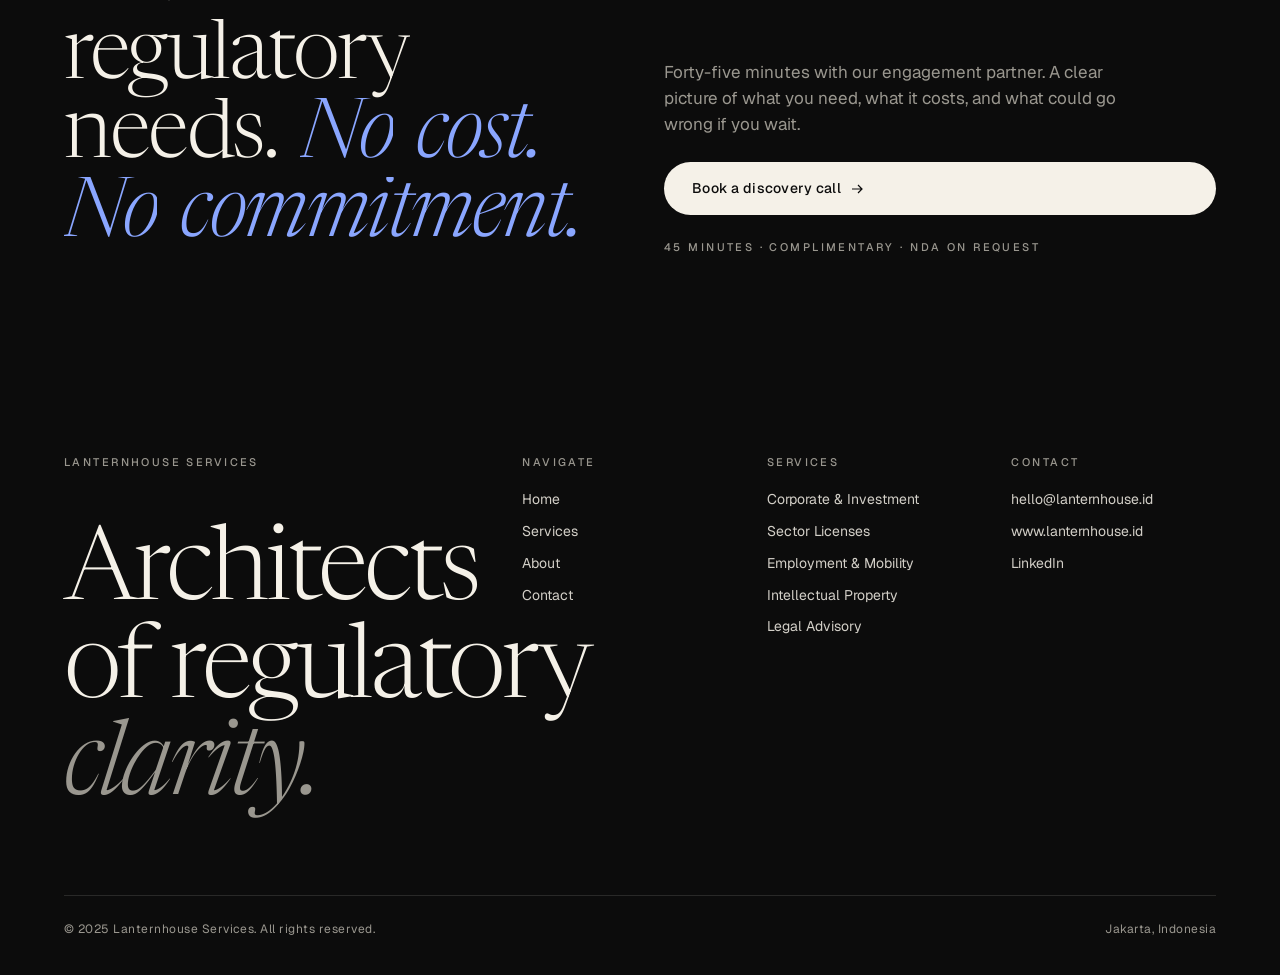
==== commit c2a9512f: "Add files via upload" ====
--- a/index.html
+++ b/index.html
@@ -50,7 +50,7 @@
           <span data-i18n="home.hero.line2" style="color: var(--muted);">We make sure that never happens to you.</span>
         </p>
       </div>
-      <div class="hero-foot-cta">
+      <div style="display:flex; justify-content:flex-end; align-items:flex-end; gap: 24px;">
         <a class="btn" href="contact.html">
           <span data-i18n="home.hero.cta">Book a discovery call</span>
           <svg class="arrow" viewBox="0 0 12 12" fill="none" stroke="currentColor" stroke-width="1.2"><path d="M1 6h10M7 2l4 4-4 4"/></svg>
--- a/assets/css/main.css
+++ b/assets/css/main.css
@@ -40,17 +40,11 @@
   /* Motion */
   --ease: cubic-bezier(0.22, 0.61, 0.36, 1);
   --ease-out: cubic-bezier(0.16, 1, 0.3, 1);
-
-  /* Fixed nav — scroll offset and top spacing */
-  --nav-h: 60px;
 }
 
 * { box-sizing: border-box; }
 html, body { margin: 0; padding: 0; }
-html {
-  scroll-behavior: smooth;
-  scroll-padding-top: var(--nav-h);
-}
+html { scroll-behavior: smooth; }
 
 body {
   background: var(--bone);
@@ -110,13 +104,11 @@
   position: fixed;
   top: 0; left: 0; right: 0;
   z-index: 100;
-  min-height: var(--nav-h);
   padding: 16px var(--gutter);
   display: flex;
   align-items: center;
   justify-content: space-between;
   gap: 16px;
-  isolation: isolate;
   background: rgba(245, 241, 232, 0.78);
   backdrop-filter: saturate(140%) blur(18px);
   -webkit-backdrop-filter: saturate(140%) blur(18px);
@@ -223,79 +215,106 @@
   left: 0; right: 0; height: 1px;
   background: var(--ink);
 }
-.nav-toggle span::before { top: -6px; transition: top 0.3s var(--ease), transform 0.3s var(--ease); }
-.nav-toggle span::after  { top:  6px; transition: top 0.3s var(--ease), transform 0.3s var(--ease); }
-.nav-toggle span { transition: background 0.2s var(--ease); }
-.nav.is-open .nav-toggle span { background: transparent; }
-.nav.is-open .nav-toggle span::before { top: 0; transform: rotate(45deg); }
-.nav.is-open .nav-toggle span::after  { top: 0; transform: rotate(-45deg); }
-
-body.is-nav-open { overflow: hidden; }
-
-.nav-backdrop { display: none; }
+.nav-toggle span::before { top: -6px; }
+.nav-toggle span::after  { top:  6px; }
 
 @media (max-width: 900px) {
   .nav-brand .name .full { display: none; }
   .nav-brand .name .short { display: inline; }
-  .nav-brand { font-size: 12px; gap: 10px; z-index: 3; flex-shrink: 0; }
+  .nav-brand { font-size: 12px; gap: 10px; }
   .nav-brand .mark { width: 24px; height: 24px; }
-  .nav-right { gap: 12px; z-index: 3; flex-shrink: 0; }
-  .nav-toggle { display: flex; z-index: 3; }
+
+  /* The drawer is a position:fixed element. Its containing block must
+     be the viewport — NOT the .nav header — so we strip the nav of
+     any property that creates a new containing block for fixed
+     descendants (backdrop-filter, transform, filter, contain, etc.).
+     The nav stays visually solid with a plain rgba background. */
+  .nav {
+    backdrop-filter: none;
+    -webkit-backdrop-filter: none;
+    background: rgba(245, 241, 232, 0.92);
+  }
+  .nav.is-scrolled { background: rgba(245, 241, 232, 0.96); }
+
+  /* Backdrop behind the drawer — fades in with the menu. Lives on the
+     body via a fixed element rather than ::before on .nav, since .nav
+     is now low-stack and we need this to sit between page and drawer. */
+  .nav-backdrop {
+    position: fixed;
+    inset: 0;
+    background: rgba(12, 12, 12, 0.32);
+    opacity: 0;
+    pointer-events: none;
+    transition: opacity 0.5s var(--ease);
+    z-index: 99;
+  }
+  .nav.is-open ~ .nav-backdrop,
+  body.nav-open .nav-backdrop {
+    opacity: 1;
+    pointer-events: auto;
+  }
+
+  /* The drawer itself — slides in from the right edge of the viewport. */
   .nav-links {
     position: fixed;
-    inset: var(--nav-h) 0 0 0;
+    top: 0;
+    right: 0;
+    bottom: 0;
+    left: auto;
+    width: min(86vw, 380px);
+    height: 100vh;
+    height: 100dvh;
     background: var(--bone);
     flex-direction: column;
+    align-items: stretch;
     gap: 0;
-    padding: 16px var(--gutter) 32px;
-    transform: translateY(-8px);
-    opacity: 0;
-    visibility: hidden;
-    pointer-events: none;
-    transition:
-      transform 0.45s var(--ease),
-      opacity 0.35s var(--ease),
-      visibility 0.45s;
+    padding: 96px var(--gutter) 32px;
+    transform: translateX(110%);
+    transition: transform 0.55s var(--ease-out);
     overflow-y: auto;
     -webkit-overflow-scrolling: touch;
-    z-index: 2;
+    box-shadow: -32px 0 60px -20px rgba(12, 12, 12, 0.25);
+    z-index: 101;
   }
-  .nav.is-open .nav-links {
-    transform: translateY(0);
+  .nav.is-open .nav-links { transform: translateX(0); }
+  .nav-links li {
+    border-top: 1px solid var(--line);
+    /* Stagger each link in as the drawer opens. */
+    opacity: 0;
+    transform: translateX(20px);
+    transition: opacity 0.5s var(--ease), transform 0.5s var(--ease);
+  }
+  .nav.is-open .nav-links li {
     opacity: 1;
-    visibility: visible;
-    pointer-events: auto;
+    transform: none;
   }
-  .nav-backdrop {
-    display: block;
-    position: fixed;
-    inset: var(--nav-h) 0 0 0;
-    background: rgba(12, 12, 12, 0.35);
-    z-index: 1;
-    opacity: 0;
-    visibility: hidden;
-    pointer-events: none;
-    transition: opacity 0.35s var(--ease), visibility 0.35s;
-    border: 0;
-    padding: 0;
-    margin: 0;
-    cursor: default;
-  }
-  .nav.is-open .nav-backdrop {
-    opacity: 1;
-    visibility: visible;
-    pointer-events: auto;
-  }
-  .nav-links li { border-top: 1px solid var(--line); }
+  .nav.is-open .nav-links li:nth-child(1) { transition-delay: 0.15s; }
+  .nav.is-open .nav-links li:nth-child(2) { transition-delay: 0.22s; }
+  .nav.is-open .nav-links li:nth-child(3) { transition-delay: 0.29s; }
+  .nav.is-open .nav-links li:nth-child(4) { transition-delay: 0.36s; }
   .nav-links a {
     display: block;
-    padding: 22px 0;
+    padding: 24px 0;
     font-family: var(--f-serif);
-    font-size: clamp(24px, 5vw, 32px);
+    font-size: clamp(28px, 7vw, 38px);
     font-weight: 300;
-    letter-spacing: -0.01em;
+    letter-spacing: -0.02em;
+    line-height: 1;
   }
-  .nav-links a::after { display: none; }
+  .nav-links a::after { display: none; } /* drawer doesn't need the underline tween */
+
+  .nav-toggle { display: flex; }
+  .nav-right { gap: 12px; position: relative; z-index: 102; }
+
+  /* Hamburger morphs into an X when the drawer is open. */
+  .nav-toggle span,
+  .nav-toggle span::before,
+  .nav-toggle span::after {
+    transition: transform 0.4s var(--ease), opacity 0.3s var(--ease), background 0.3s var(--ease);
+  }
+  .nav.is-open .nav-toggle span { background: transparent; }
+  .nav.is-open .nav-toggle span::before { transform: translateY(6px) rotate(45deg); }
+  .nav.is-open .nav-toggle span::after  { transform: translateY(-6px) rotate(-45deg); }
 }
 
 /* ---------- layout containers ---------- */
@@ -482,8 +501,7 @@
 .hero {
   position: relative;
   min-height: 100vh;
-  min-height: 100dvh;
-  padding: calc(var(--nav-h) + clamp(56px, 14vh, 136px)) var(--gutter) clamp(64px, 10vh, 120px);
+  padding: clamp(120px, 18vh, 200px) var(--gutter) clamp(64px, 10vh, 120px);
   display: flex;
   flex-direction: column;
   justify-content: flex-end;
@@ -519,20 +537,9 @@
 }
 @media (max-width: 820px) {
   .hero-foot { grid-template-columns: 1fr; gap: 28px; }
+  .hero-foot > div:last-child { justify-content: flex-start !important; }
 }
 .hero-foot .lede { max-width: 38ch; }
-.hero-foot-cta {
-  display: flex;
-  justify-content: flex-end;
-  align-items: flex-end;
-  gap: 24px;
-}
-@media (max-width: 820px) {
-  .hero-foot-cta {
-    justify-content: flex-start;
-    align-items: flex-start;
-  }
-}
 
 /* ---------- marquee ---------- */
 .marquee {
@@ -772,16 +779,11 @@
   grid-template-columns: repeat(4, 1fr);
   gap: 32px;
 }
-@media (max-width: 1024px) {
-  .trust-grid { grid-template-columns: repeat(2, 1fr); gap: 28px 24px; }
-}
-@media (max-width: 560px) {
-  .trust-grid { grid-template-columns: 1fr; gap: 24px; }
-}
+@media (max-width: 980px) { .trust-grid { grid-template-columns: repeat(2, 1fr); gap: 28px; } }
+@media (max-width: 520px) { .trust-grid { grid-template-columns: 1fr; gap: 24px; } }
 .trust-card {
   border-top: 1px solid var(--ink);
   padding-top: 24px;
-  min-width: 0;
 }
 .trust-card .symbol {
   font-family: var(--f-serif);
@@ -804,10 +806,6 @@
   line-height: 1.5;
   color: var(--muted);
   margin: 0;
-  overflow-wrap: break-word;
-}
-@media (max-width: 1024px) {
-  .trust-card .symbol { font-size: clamp(40px, 8vw, 56px); margin-bottom: 18px; }
 }
 
 /* ---------- industries strip ---------- */
@@ -865,7 +863,6 @@
   margin: 0 calc(var(--gutter) * -1);
   position: relative;
   background: var(--ink);
-  overflow: hidden;
 }
 .photo-accent .slot {
   width: 100%;
@@ -880,69 +877,36 @@
 }
 .photo-accent .caption {
   position: absolute;
-  bottom: 0;
-  left: 0;
-  right: 0;
+  bottom: 24px;
+  left: var(--gutter);
+  right: var(--gutter);
   display: flex;
   flex-wrap: wrap;
-  gap: 12px 24px;
+  gap: 16px 32px;
   justify-content: space-between;
   align-items: flex-end;
   color: var(--bone);
   z-index: 2;
   pointer-events: none;
-  padding: clamp(20px, 4vw, 32px) var(--gutter);
-  background: linear-gradient(
-    to top,
-    rgba(12, 12, 12, 0.82) 0%,
-    rgba(12, 12, 12, 0.45) 55%,
-    transparent 100%
-  );
-}
-@media (max-width: 900px) {
-  .photo-accent .slot {
-    height: clamp(280px, 58vh, 520px);
-  }
-  .photo-accent .caption {
-    flex-direction: column;
-    align-items: flex-start;
-    gap: 10px;
-  }
-  .photo-accent .caption .quote {
-    text-align: left;
-    max-width: none;
-    font-size: clamp(20px, 4.8vw, 28px);
-  }
-}
-@media (max-width: 480px) {
-  .photo-accent .slot { height: clamp(240px, 52vh, 400px); }
-  .photo-accent .caption .label {
-    font-size: 10px;
-    letter-spacing: 0.16em;
-    line-height: 1.45;
-  }
-  .photo-accent .caption .quote { font-size: clamp(18px, 5.2vw, 24px); }
+}
+@media (max-width: 720px) {
+  .photo-accent .caption .quote { text-align: left; }
 }
 .photo-accent .caption .label {
   font-size: 11px;
   letter-spacing: 0.2em;
   text-transform: uppercase;
   color: var(--muted-2);
-  flex: 1 1 12rem;
-  min-width: 0;
 }
 .photo-accent .caption .quote {
   font-family: var(--f-serif);
   font-style: italic;
   font-weight: 300;
   font-size: clamp(22px, 2.4vw, 36px);
-  line-height: 1.25;
+  line-height: 1.2;
   letter-spacing: -0.01em;
-  max-width: 28ch;
+  max-width: 24ch;
   text-align: right;
-  text-wrap: balance;
-  flex: 1 1 16rem;
-  min-width: 0;
 }
 
 /* ---------- CTA block ---------- */
@@ -1123,10 +1087,9 @@
 .contact-card .ct-value {
   font-family: var(--f-serif);
   font-weight: 300;
-  font-size: clamp(22px, 4.5vw, 28px);
+  font-size: 28px;
   letter-spacing: -0.02em;
   line-height: 1.1;
-  text-wrap: balance;
 }
 .contact-card a:hover { color: var(--blue); }
 .contact-list {
@@ -1142,34 +1105,22 @@
   line-height: 1.2;
   letter-spacing: -0.02em;
   color: var(--ink-soft);
-  max-width: min(24ch, 100%);
+  max-width: 24ch;
   text-wrap: balance;
 }
-@media (max-width: 720px) {
-  .contact-quote { max-width: none; font-size: clamp(22px, 5.5vw, 32px); }
-}
 .contact-quote .q { color: var(--blue); }
 
 .contact-row {
   display: grid;
-  grid-template-columns: minmax(100px, 140px) minmax(0, 1fr);
+  grid-template-columns: 140px 1fr;
   gap: 24px;
   padding: 22px 0;
   border-top: 1px solid var(--line);
   align-items: baseline;
 }
-@media (max-width: 720px) {
-  .contact-row {
-    grid-template-columns: 1fr;
-    gap: 8px;
-    padding: 18px 0;
-    align-items: start;
-  }
-  .contact-row .v { font-size: clamp(19px, 4.5vw, 22px); }
-}
-@media (max-width: 480px) {
+@media (max-width: 560px) {
+  .contact-row { grid-template-columns: 1fr; gap: 8px; padding: 18px 0; }
   .contact-row .v { font-size: 19px; }
-  .contact-row .v a { word-break: break-word; }
 }
 .contact-row:last-child { border-bottom: 1px solid var(--line); }
 .contact-row .k {
@@ -1184,15 +1135,13 @@
   font-size: 22px;
   letter-spacing: -0.01em;
   line-height: 1.3;
-  min-width: 0;
-  overflow-wrap: anywhere;
 }
 .contact-row .v a { border-bottom: 1px solid var(--line); transition: border-color 0.3s var(--ease), color 0.3s var(--ease); }
 .contact-row .v a:hover { color: var(--blue); border-bottom-color: var(--blue); }
 
 /* ---------- page heading (services / about / contact) ---------- */
 .page-head {
-  padding: calc(var(--nav-h) + clamp(52px, 18vh, 160px)) var(--gutter) clamp(48px, 10vh, 120px);
+  padding: clamp(112px, 20vh, 220px) var(--gutter) clamp(48px, 10vh, 120px);
   border-bottom: 1px solid var(--line);
 }
 .page-head .eyebrow { margin-bottom: 24px; display: block; }
